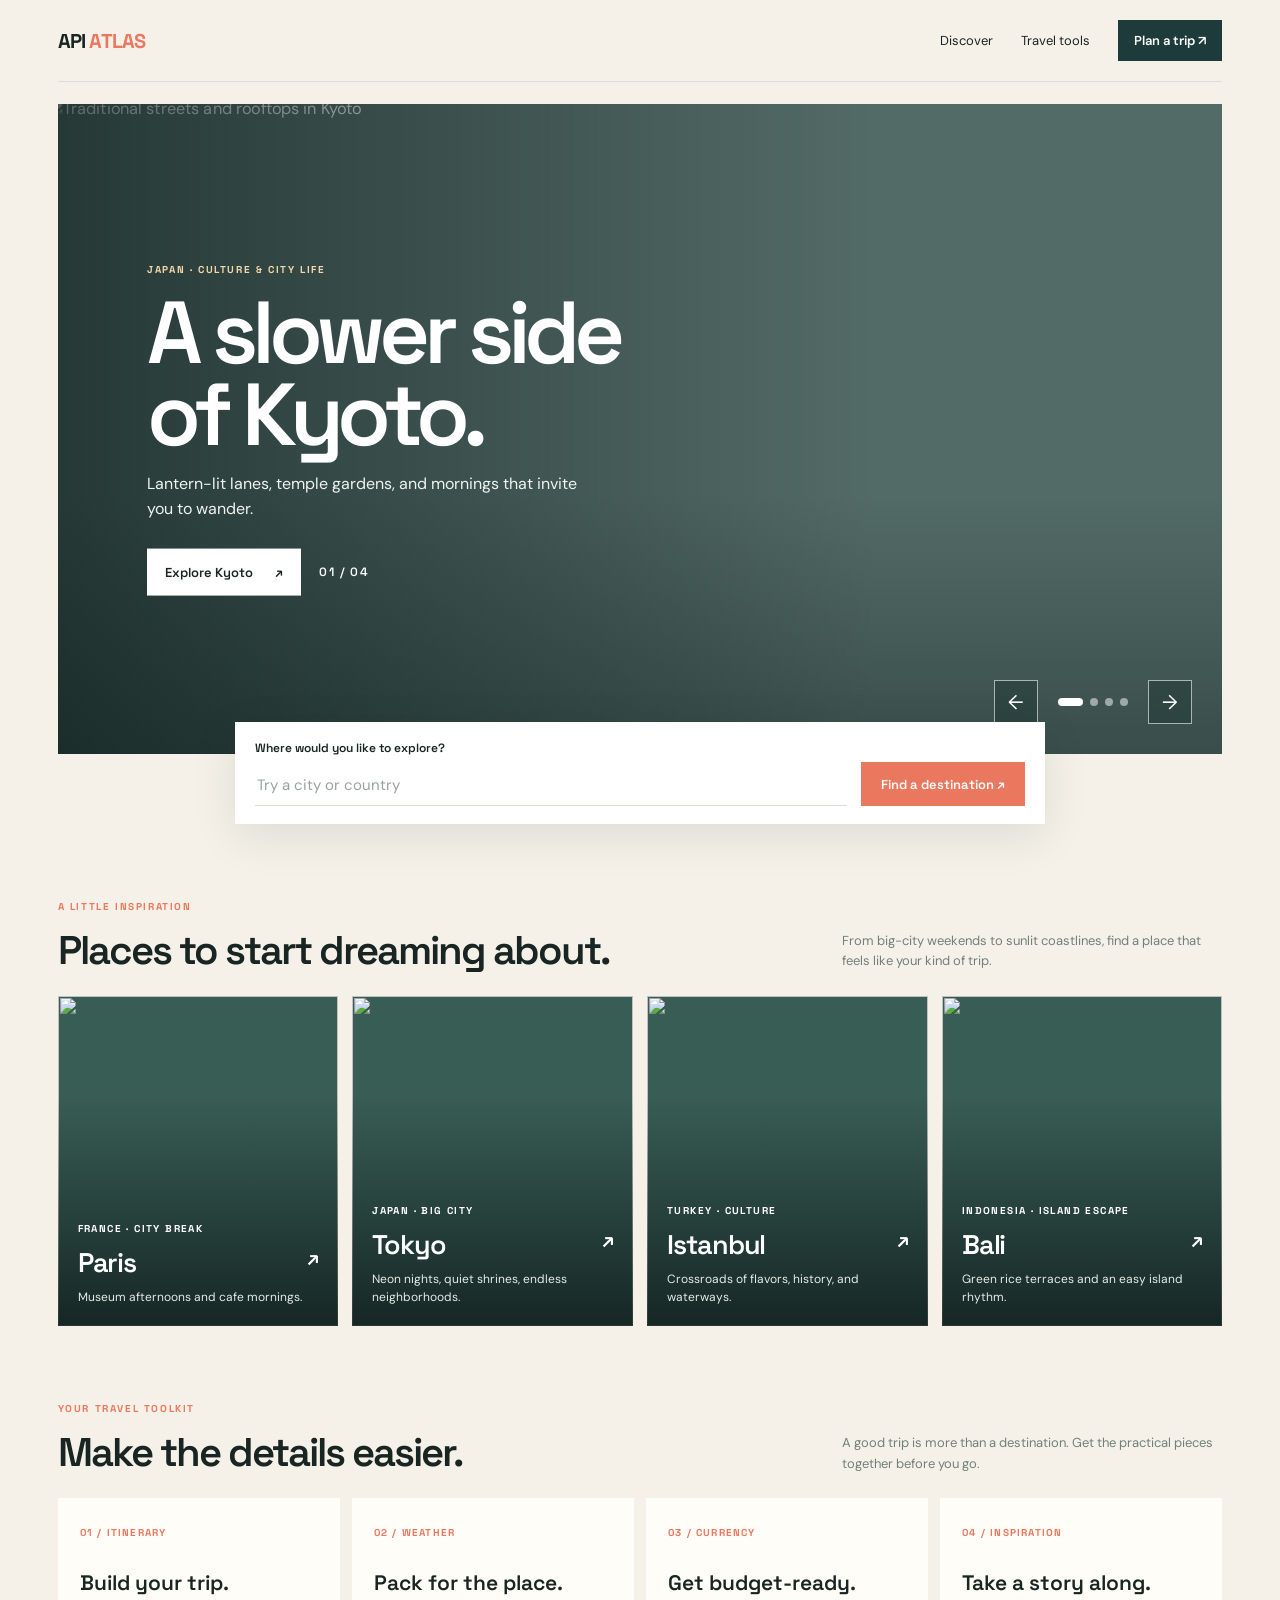
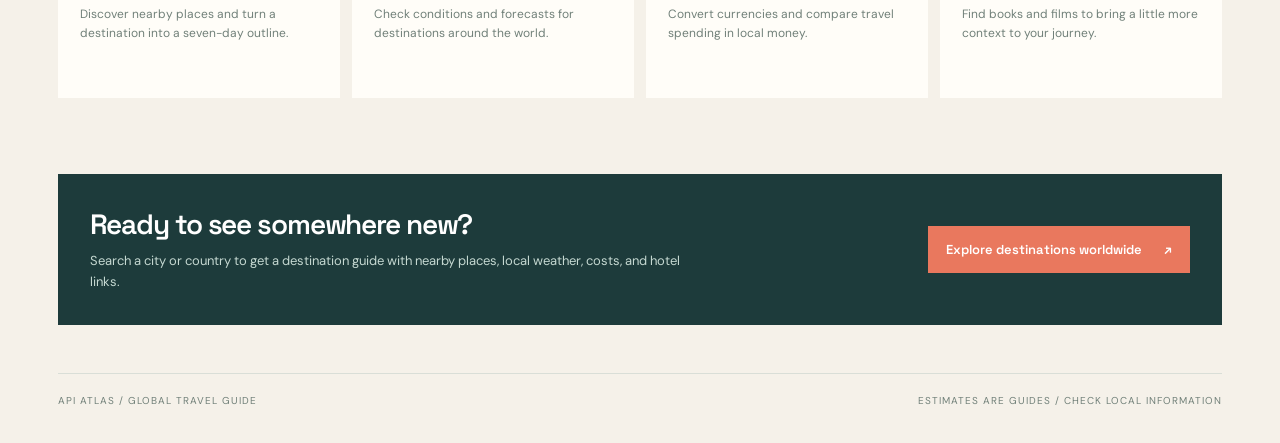
==== index.html @ 2f42b929 "first commit" ====
<!DOCTYPE html>
<html lang="en">
 <head>
  <meta charset="utf-8"/>
  <meta content="width=device-width, initial-scale=1.0" name="viewport"/>
  <meta name="description" content="Discover destinations around the world, build a trip itinerary, check the weather, and prepare your travel budget with API Atlas."/>
  <meta name="theme-color" content="#f5f1e9"/>
  <title>API Atlas | Discover your next destination</title>
  <link href="https://fonts.googleapis.com" rel="preconnect"/>
  <link crossorigin="" href="https://fonts.gstatic.com" rel="preconnect"/>
  <link href="https://fonts.googleapis.com/css2?family=DM+Sans:wght@400;500;600;700&amp;family=Space+Grotesk:wght@500;600;700&amp;display=swap" rel="stylesheet"/>
  <style>
   *{box-sizing:border-box}
   :root{--ink:#182522;--muted:#718079;--paper:#f5f1e9;--line:#d9ded7;--sea:#b9d9d4;--coral:#e9785e;--sun:#f0cf72;--night:#1d3b3b}
   html{scroll-behavior:smooth}
   body{margin:0;background:var(--paper);color:var(--ink);font-family:'DM Sans',sans-serif}
   a{color:inherit}
   button,input{font:inherit}
   .hub{max-width:1440px;margin:auto;padding:0 4.5vw 36px}
   .top{height:82px;display:flex;justify-content:space-between;align-items:center;border-bottom:1px solid var(--line)}
   .logo{font:700 20px 'Space Grotesk';letter-spacing:-.04em;text-decoration:none}
   .logo span{color:var(--coral)}
   .top-nav{display:flex;align-items:center;gap:28px}
   .top-nav a{font-size:13px;text-decoration:none}
   .top-nav a:hover{color:var(--coral)}
   .top-nav .nav-cta{padding:12px 16px;background:var(--night);color:white;font-weight:600}
   .hero{position:relative;margin:22px 0 0}
   .hero-frame{height:min(68vw,650px);min-height:450px;position:relative;overflow:hidden;background:#5e7772;color:white}
   .hero-frame:after{position:absolute;inset:0;background:linear-gradient(90deg,rgba(8,24,23,.66),rgba(8,24,23,.13) 70%),linear-gradient(0deg,rgba(8,24,23,.35),transparent 40%);content:""}
   .hero-image{position:absolute;inset:0;width:100%;height:100%;object-fit:cover;transition:opacity .45s ease,transform 7s linear;transform:scale(1.02)}
   .hero-image.is-changing{opacity:.35;transform:scale(1)}
   .hero-copy{position:absolute;z-index:1;left:clamp(26px,7vw,100px);top:50%;width:min(580px,72%);transform:translateY(-50%)}
   .eyebrow{margin:0 0 16px;color:var(--coral);font:700 10px 'Space Grotesk';letter-spacing:.16em}
   .hero-copy .eyebrow{color:#f3d7ab}
   .hero-copy h1{max-width:650px;margin:0 0 15px;font:600 clamp(48px,7vw,88px)/.93 'Space Grotesk';letter-spacing:-.07em}
   .hero-copy p:not(.eyebrow){max-width:440px;margin:0;color:#f0f3ef;font-size:16px;line-height:1.6}
   .hero-actions{display:flex;align-items:center;gap:18px;margin-top:27px}
   .hero-link{display:inline-flex;align-items:center;gap:22px;padding:15px 18px;background:white;color:var(--ink);text-decoration:none;font:600 13px 'Space Grotesk'}
   .hero-link:hover{background:var(--sun)}
   .hero-count{font:600 12px 'Space Grotesk';letter-spacing:.12em}
   .carousel-controls{position:absolute;z-index:2;right:30px;bottom:30px;display:flex;align-items:center;gap:10px}
   .carousel-button{width:44px;height:44px;border:1px solid #ffffff99;background:#18312e66;color:white;font-size:20px;cursor:pointer}
   .carousel-button:hover{background:white;color:var(--ink)}
   .carousel-dots{display:flex;gap:7px;margin:0 10px}
   .carousel-dot{width:8px;height:8px;padding:0;border:0;border-radius:50%;background:#ffffff80;cursor:pointer}
   .carousel-dot[aria-current="true"]{width:25px;border-radius:6px;background:white}
   .search-wrap{position:relative;z-index:3;max-width:850px;margin:-32px auto 0;padding:0 20px}
   .destination-search{display:flex;align-items:end;gap:14px;padding:18px 20px;background:white;box-shadow:0 12px 45px #1825221a}
   .search-field{flex:1}
   .search-field label{display:block;margin-bottom:8px;font:600 12px 'Space Grotesk'}
   .search-field input{width:100%;height:42px;border:0;border-bottom:1px solid var(--line);border-radius:0;background:white;color:var(--ink);font-size:15px;outline:none}
   .search-field input:focus{border-color:var(--dark-green,#587b6c)}
   .search-field input::placeholder{color:#99a29d}
   .search-submit{height:44px;padding:0 20px;border:0;background:var(--coral);color:white;font:600 13px 'Space Grotesk';cursor:pointer}
   .search-submit:hover{background:#d7654c}
   .section{padding-top:76px}
   .section-heading{display:flex;justify-content:space-between;align-items:end;gap:24px;margin-bottom:24px}
   .section-heading h2{margin:0;font:600 clamp(28px,4vw,40px)/1.08 'Space Grotesk';letter-spacing:-.05em}
   .section-note{max-width:380px;margin:0;color:var(--muted);font-size:13px;line-height:1.6}
   .destination-grid{display:grid;grid-template-columns:repeat(4,minmax(0,1fr));gap:14px}
   .destination-card{position:relative;min-height:330px;overflow:hidden;color:white;text-decoration:none;background:#385d55}
   .destination-card img{position:absolute;inset:0;width:100%;height:100%;object-fit:cover;transition:transform .5s}
   .destination-card:after{position:absolute;inset:0;background:linear-gradient(0deg,#101d1bd9,transparent 70%);content:""}
   .destination-card:hover img{transform:scale(1.06)}
   .destination-info{position:absolute;z-index:1;right:20px;bottom:20px;left:20px}
   .destination-info small{font:700 10px 'Space Grotesk';letter-spacing:.14em;text-transform:uppercase}
   .destination-info h3{margin:8px 0;font:600 27px 'Space Grotesk';letter-spacing:-.04em}
   .destination-info p{margin:0;color:#e5ebe8;font-size:12px;line-height:1.5}
   .destination-info span{float:right;font-size:20px}
   .toolkit{display:grid;grid-template-columns:repeat(4,1fr);gap:12px}
   .tool{min-height:200px;padding:22px;background:#fffdf8;text-decoration:none;transition:transform .2s}
   .tool:hover{transform:translateY(-4px)}
   .tool small{font:700 10px 'Space Grotesk';letter-spacing:.12em;color:var(--coral)}
   .tool h3{margin:28px 0 9px;font:600 21px 'Space Grotesk'}
   .tool p{margin:0;color:var(--muted);font-size:12px;line-height:1.55}
   .closing{display:flex;align-items:center;justify-content:space-between;gap:28px;margin-top:76px;padding:32px;background:var(--night);color:white}
   .closing h2{margin:0 0 9px;font:600 28px 'Space Grotesk';letter-spacing:-.04em}
   .closing p{max-width:610px;margin:0;color:#c5d8d1;font-size:13px;line-height:1.6}
   .closing .hero-link{flex-shrink:0;background:var(--coral);color:white}
   .closing .hero-link:hover{background:#d7654c}
   footer{display:flex;justify-content:space-between;gap:14px;margin-top:48px;padding-top:20px;border-top:1px solid var(--line);color:var(--muted);font-size:10px;letter-spacing:.1em}
   @media(max-width:900px){.destination-grid{grid-template-columns:repeat(2,minmax(0,1fr))}.toolkit{grid-template-columns:repeat(2,1fr)}}
   @media(max-width:650px){.hub{padding:0 18px 26px}.top{height:70px}.top-nav{gap:12px}.top-nav a:not(.nav-cta){display:none}.hero{margin-top:14px}.hero-frame{height:590px;min-height:0}.hero-copy{left:25px;top:43%;width:calc(100% - 50px)}.hero-copy h1{font-size:clamp(46px,12vw,70px)}.hero-copy p:not(.eyebrow){font-size:14px}.carousel-controls{right:18px;bottom:20px}.search-wrap{margin-top:-15px;padding:0 10px}.destination-search{display:grid;grid-template-columns:1fr;padding:16px}.search-submit{width:100%}.section{padding-top:56px}.section-heading{display:block}.section-note{margin-top:12px}.destination-grid{gap:9px}.destination-card{min-height:260px}.destination-info{right:13px;bottom:14px;left:13px}.destination-info h3{font-size:22px}.destination-info p{font-size:11px}.tool{min-height:180px;padding:17px}.tool h3{margin-top:22px;font-size:18px}.closing{display:block;margin-top:56px;padding:24px}.closing .hero-link{margin-top:20px}footer{flex-direction:column;line-height:1.5}}
   @media(max-width:390px){.destination-grid,.toolkit{grid-template-columns:1fr}.destination-card{min-height:300px}.carousel-dots{margin:0 3px}}
   @media(prefers-reduced-motion:reduce){html{scroll-behavior:auto}.hero-image,.destination-card img,.tool{transition:none}}
  </style>
 </head>
 <body>
  <main class="hub">
   <header class="top">
    <a class="logo" href="./">API <span>ATLAS</span></a>
    <nav class="top-nav" aria-label="Main navigation">
     <a href="#destinations">Discover</a>
     <a href="#travel-tools">Travel tools</a>
     <a class="nav-cta" href="trip-planner/">Plan a trip ↗</a>
    </nav>
   </header>
   <section class="hero" aria-label="Featured destinations">
    <div class="hero-frame">
     <img class="hero-image" id="hero-image" src="https://images.unsplash.com/photo-1493976040374-85c8e12f0c0e?auto=format&amp;fit=crop&amp;w=2000&amp;q=85" alt="Traditional streets and rooftops in Kyoto"/>
     <div class="hero-copy" aria-live="polite">
      <p class="eyebrow" id="hero-eyebrow">JAPAN · CULTURE &amp; CITY LIFE</p>
      <h1 id="hero-title">A slower side<br/>of Kyoto.</h1>
      <p id="hero-description">Lantern-lit lanes, temple gardens, and mornings that invite you to wander.</p>
      <div class="hero-actions">
       <a class="hero-link" id="hero-link" href="trip-planner/index.html?destination=Kyoto%2C%20Japan">Explore Kyoto <span aria-hidden="true">↗</span></a>
       <span class="hero-count" id="hero-count">01 / 04</span>
      </div>
     </div>
     <div class="carousel-controls" aria-label="Featured destination controls">
      <button class="carousel-button" id="previous-slide" type="button" aria-label="Previous destination">←</button>
      <div class="carousel-dots" id="carousel-dots" aria-label="Choose a destination"></div>
      <button class="carousel-button" id="next-slide" type="button" aria-label="Next destination">→</button>
     </div>
    </div>
    <div class="search-wrap">
     <form class="destination-search" id="destination-search">
      <div class="search-field">
       <label for="destination-query">Where would you like to explore?</label>
       <input id="destination-query" name="destination" placeholder="Try a city or country" required autocomplete="off"/>
      </div>
      <button class="search-submit" type="submit">Find a destination ↗</button>
     </form>
    </div>
   </section>
   <section class="section" id="destinations">
    <div class="section-heading">
     <div>
      <p class="eyebrow">A LITTLE INSPIRATION</p>
      <h2>Places to start dreaming about.</h2>
     </div>
     <p class="section-note">From big-city weekends to sunlit coastlines, find a place that feels like your kind of trip.</p>
    </div>
    <div class="destination-grid">
     <a class="destination-card" href="trip-planner/index.html?destination=Paris%2C%20France">
      <img src="https://images.unsplash.com/photo-1502602898657-3e91760cbb34?auto=format&amp;fit=crop&amp;w=800&amp;q=80" alt="" loading="lazy"/>
      <div class="destination-info"><small>FRANCE · CITY BREAK</small><h3>Paris <span aria-hidden="true">↗</span></h3><p>Museum afternoons and cafe mornings.</p></div>
     </a>
     <a class="destination-card" href="trip-planner/index.html?destination=Tokyo%2C%20Japan">
      <img src="https://images.unsplash.com/photo-1536098561742-ca998e48cbcc?auto=format&amp;fit=crop&amp;w=800&amp;q=80" alt="" loading="lazy"/>
      <div class="destination-info"><small>JAPAN · BIG CITY</small><h3>Tokyo <span aria-hidden="true">↗</span></h3><p>Neon nights, quiet shrines, endless neighborhoods.</p></div>
     </a>
     <a class="destination-card" href="trip-planner/index.html?destination=Istanbul%2C%20Turkey">
      <img src="https://images.unsplash.com/photo-1524231757912-21f4fe3a7200?auto=format&amp;fit=crop&amp;w=800&amp;q=80" alt="" loading="lazy"/>
      <div class="destination-info"><small>TURKEY · CULTURE</small><h3>Istanbul <span aria-hidden="true">↗</span></h3><p>Crossroads of flavors, history, and waterways.</p></div>
     </a>
     <a class="destination-card" href="trip-planner/index.html?destination=Bali%2C%20Indonesia">
      <img src="https://images.unsplash.com/photo-1537996194471-e657df975ab4?auto=format&amp;fit=crop&amp;w=800&amp;q=80" alt="" loading="lazy"/>
      <div class="destination-info"><small>INDONESIA · ISLAND ESCAPE</small><h3>Bali <span aria-hidden="true">↗</span></h3><p>Green rice terraces and an easy island rhythm.</p></div>
     </a>
    </div>
   </section>
   <section class="section" id="travel-tools">
    <div class="section-heading">
     <div>
      <p class="eyebrow">YOUR TRAVEL TOOLKIT</p>
      <h2>Make the details easier.</h2>
     </div>
     <p class="section-note">A good trip is more than a destination. Get the practical pieces together before you go.</p>
    </div>
    <div class="toolkit">
     <a class="tool" href="trip-planner/"><small>01 / ITINERARY</small><h3>Build your trip.</h3><p>Discover nearby places and turn a destination into a seven-day outline.</p></a>
     <a class="tool" href="weather-travel/"><small>02 / WEATHER</small><h3>Pack for the place.</h3><p>Check conditions and forecasts for destinations around the world.</p></a>
     <a class="tool" href="currency-converter/"><small>03 / CURRENCY</small><h3>Get budget-ready.</h3><p>Convert currencies and compare travel spending in local money.</p></a>
     <a class="tool" href="media-library/"><small>04 / INSPIRATION</small><h3>Take a story along.</h3><p>Find books and films to bring a little more context to your journey.</p></a>
    </div>
   </section>
   <section class="closing">
    <div>
     <h2>Ready to see somewhere new?</h2>
     <p>Search a city or country to get a destination guide with nearby places, local weather, costs, and hotel links.</p>
    </div>
    <a class="hero-link" href="trip-planner/">Explore destinations worldwide <span aria-hidden="true">↗</span></a>
   </section>
   <footer>
    <span>API ATLAS / GLOBAL TRAVEL GUIDE</span>
    <span>ESTIMATES ARE GUIDES / CHECK LOCAL INFORMATION</span>
   </footer>
  </main>
  <script>
   const slides = [
    { destination: 'Kyoto, Japan', region: 'JAPAN · CULTURE & CITY LIFE', title: 'A slower side<br/>of Kyoto.', description: 'Lantern-lit lanes, temple gardens, and mornings that invite you to wander.', photo: 'photo-1493976040374-85c8e12f0c0e', alt: 'Traditional streets and rooftops in Kyoto' },
    { destination: 'Paris, France', region: 'FRANCE · ART & CITY LIFE', title: 'Let Paris<br/>set the pace.', description: 'Long lunches, river walks, and one more turn down a beautiful street.', photo: 'photo-1502602898657-3e91760cbb34', alt: 'Paris rooftops and the Eiffel Tower' },
    { destination: 'Istanbul, Turkey', region: 'TURKEY · HISTORY & FLAVOR', title: 'Meet between<br/>two continents.', description: 'Take the ferry, follow the call to prayer, and make time for another tea.', photo: 'photo-1524231757912-21f4fe3a7200', alt: 'Istanbul skyline above the Bosphorus' },
    { destination: 'Bali, Indonesia', region: 'INDONESIA · ISLAND & NATURE', title: 'Find your<br/>island rhythm.', description: 'Wake up among rice terraces, find a waterfall, and let the day unfold.', photo: 'photo-1537996194471-e657df975ab4', alt: 'Lush tropical landscape in Bali' }
   ];
   const image = document.getElementById('hero-image');
   const eyebrow = document.getElementById('hero-eyebrow');
   const title = document.getElementById('hero-title');
   const description = document.getElementById('hero-description');
   const destinationLink = document.getElementById('hero-link');
   const count = document.getElementById('hero-count');
   const dots = document.getElementById('carousel-dots');
   const reducedMotion = window.matchMedia('(prefers-reduced-motion: reduce)').matches;
   let activeSlide = 0;
   let rotateTimer;

   function showSlide(index) {
    activeSlide = (index + slides.length) % slides.length;
    const slide = slides[activeSlide];
    image.classList.add('is-changing');
    window.setTimeout(() => {
     image.src = `https://images.unsplash.com/${slide.photo}?auto=format&fit=crop&w=2000&q=85`;
     image.alt = slide.alt;
     eyebrow.textContent = slide.region;
     title.innerHTML = slide.title;
     description.textContent = slide.description;
     destinationLink.href = `trip-planner/index.html?destination=${encodeURIComponent(slide.destination)}`;
     destinationLink.innerHTML = `Explore ${slide.destination.split(',')[0]} <span aria-hidden="true">↗</span>`;
     count.textContent = `${String(activeSlide + 1).padStart(2, '0')} / ${String(slides.length).padStart(2, '0')}`;
     dots.querySelectorAll('button').forEach((dot, dotIndex) => {
      dot.setAttribute('aria-current', String(dotIndex === activeSlide));
     });
     image.classList.remove('is-changing');
    }, reducedMotion ? 0 : 220);
    restartRotation();
   }

   function restartRotation() {
    window.clearInterval(rotateTimer);
    if (!reducedMotion && !document.hidden) {
     rotateTimer = window.setInterval(() => showSlide(activeSlide + 1), 6500);
    }
   }

   slides.forEach((slide, index) => {
    const dot = document.createElement('button');
    dot.className = 'carousel-dot';
    dot.type = 'button';
    dot.setAttribute('aria-label', `Show ${slide.destination}`);
    dot.setAttribute('aria-current', String(index === activeSlide));
    dot.addEventListener('click', () => showSlide(index));
    dots.append(dot);
   });
   document.getElementById('previous-slide').addEventListener('click', () => showSlide(activeSlide - 1));
   document.getElementById('next-slide').addEventListener('click', () => showSlide(activeSlide + 1));
   document.addEventListener('visibilitychange', restartRotation);
   restartRotation();

   document.getElementById('destination-search').addEventListener('submit', (event) => {
    event.preventDefault();
    const destination = document.getElementById('destination-query').value.trim();
    if (!destination) return;
    window.location.href = `trip-planner/index.html?destination=${encodeURIComponent(destination)}`;
   });
  </script>
 </body>
</html>
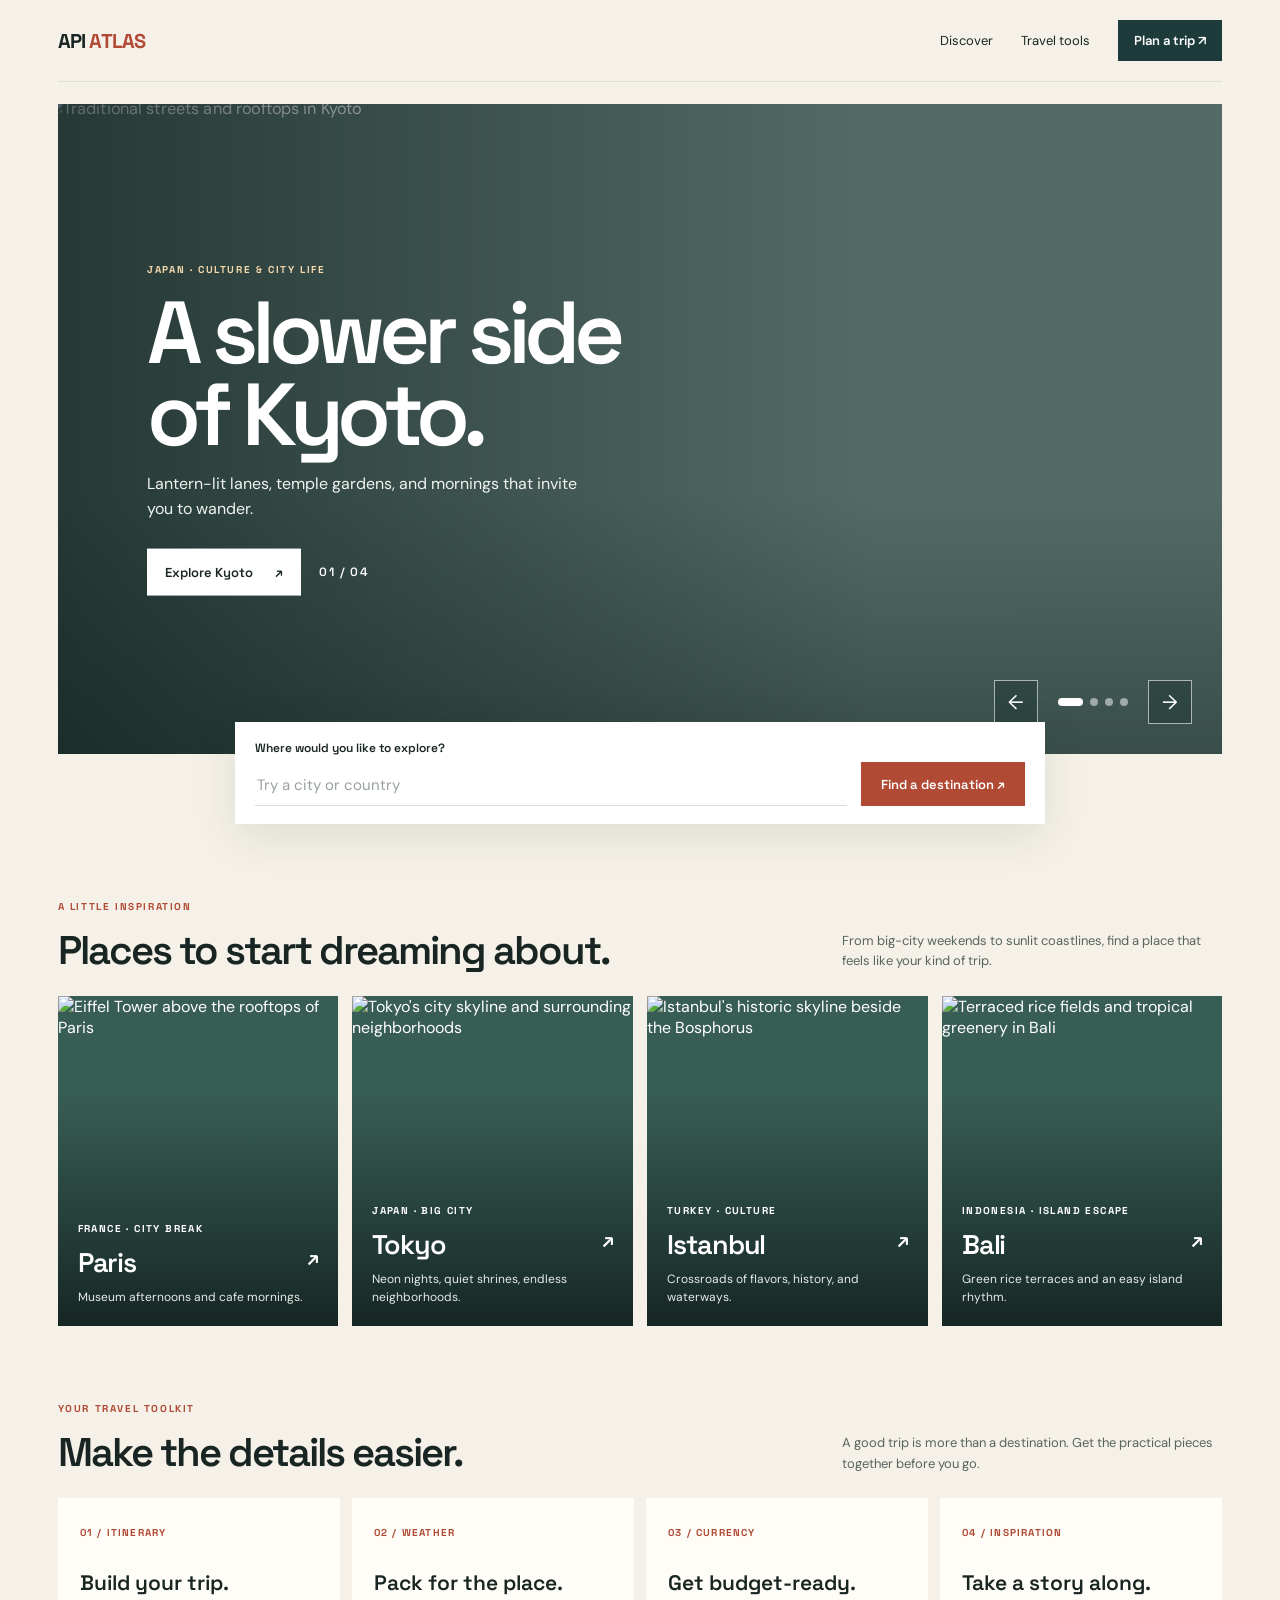
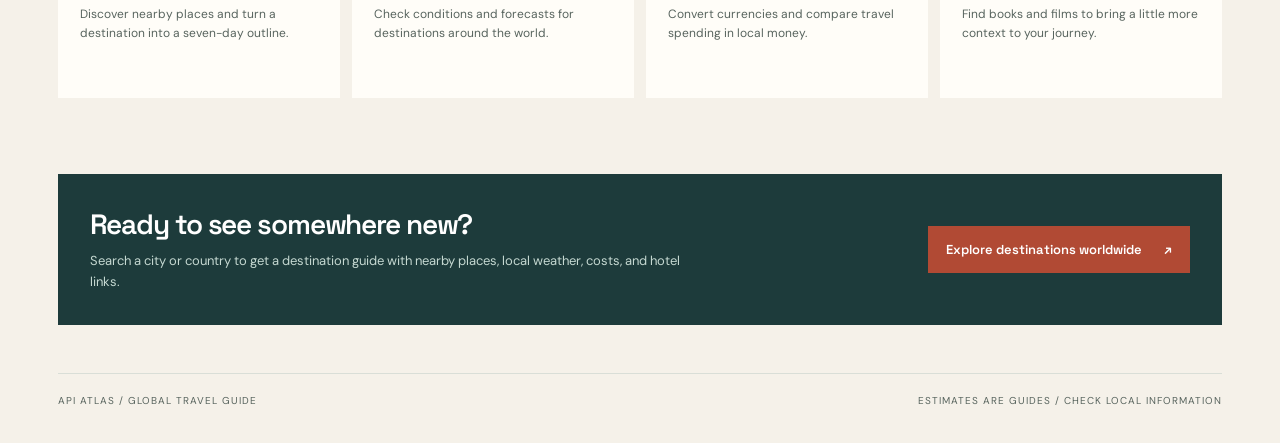
==== commit 296979ed: "Enhance accessibility and performance across multiple pages - Updated font loading strategy in index" ====
--- a/index.html
+++ b/index.html
@@ -8,10 +8,13 @@
   <title>API Atlas | Discover your next destination</title>
   <link href="https://fonts.googleapis.com" rel="preconnect"/>
   <link crossorigin="" href="https://fonts.gstatic.com" rel="preconnect"/>
-  <link href="https://fonts.googleapis.com/css2?family=DM+Sans:wght@400;500;600;700&amp;family=Space+Grotesk:wght@500;600;700&amp;display=swap" rel="stylesheet"/>
+  <link href="https://images.unsplash.com" rel="preconnect"/>
+  <link rel="preload" as="image" href="https://images.unsplash.com/photo-1493976040374-85c8e12f0c0e?fit=crop&amp;fm=webp&amp;w=1280&amp;q=75" imagesrcset="https://images.unsplash.com/photo-1493976040374-85c8e12f0c0e?fit=crop&amp;fm=webp&amp;w=640&amp;q=75 640w, https://images.unsplash.com/photo-1493976040374-85c8e12f0c0e?fit=crop&amp;fm=webp&amp;w=960&amp;q=75 960w, https://images.unsplash.com/photo-1493976040374-85c8e12f0c0e?fit=crop&amp;fm=webp&amp;w=1280&amp;q=75 1280w, https://images.unsplash.com/photo-1493976040374-85c8e12f0c0e?fit=crop&amp;fm=webp&amp;w=1600&amp;q=75 1600w, https://images.unsplash.com/photo-1493976040374-85c8e12f0c0e?fit=crop&amp;fm=webp&amp;w=2000&amp;q=75 2000w" imagesizes="100vw" fetchpriority="high"/>
+  <link rel="preload" as="style" href="https://fonts.googleapis.com/css2?family=DM+Sans:wght@400;500;600;700&amp;family=Space+Grotesk:wght@500;600;700&amp;display=swap" onload="this.onload=null;this.rel='stylesheet'"/>
+  <noscript><link href="https://fonts.googleapis.com/css2?family=DM+Sans:wght@400;500;600;700&amp;family=Space+Grotesk:wght@500;600;700&amp;display=swap" rel="stylesheet"/></noscript>
   <style>
    *{box-sizing:border-box}
-   :root{--ink:#182522;--muted:#718079;--paper:#f5f1e9;--line:#d9ded7;--sea:#b9d9d4;--coral:#e9785e;--sun:#f0cf72;--night:#1d3b3b}
+   :root{--ink:#182522;--muted:#58645e;--paper:#f5f1e9;--line:#d9ded7;--sea:#b9d9d4;--coral:#b14a34;--sun:#f0cf72;--night:#1d3b3b}
    html{scroll-behavior:smooth}
    body{margin:0;background:var(--paper);color:var(--ink);font-family:'DM Sans',sans-serif}
    a{color:inherit}
@@ -52,7 +55,7 @@
    .search-field input:focus{border-color:var(--dark-green,#587b6c)}
    .search-field input::placeholder{color:#99a29d}
    .search-submit{height:44px;padding:0 20px;border:0;background:var(--coral);color:white;font:600 13px 'Space Grotesk';cursor:pointer}
-   .search-submit:hover{background:#d7654c}
+   .search-submit:hover{background:#a74732}
    .section{padding-top:76px}
    .section-heading{display:flex;justify-content:space-between;align-items:end;gap:24px;margin-bottom:24px}
    .section-heading h2{margin:0;font:600 clamp(28px,4vw,40px)/1.08 'Space Grotesk';letter-spacing:-.05em}
@@ -97,7 +100,7 @@
    </header>
    <section class="hero" aria-label="Featured destinations">
     <div class="hero-frame">
-     <img class="hero-image" id="hero-image" src="https://images.unsplash.com/photo-1493976040374-85c8e12f0c0e?auto=format&amp;fit=crop&amp;w=2000&amp;q=85" alt="Traditional streets and rooftops in Kyoto"/>
+     <img class="hero-image" id="hero-image" src="https://images.unsplash.com/photo-1493976040374-85c8e12f0c0e?fit=crop&amp;fm=webp&amp;w=1280&amp;q=75" srcset="https://images.unsplash.com/photo-1493976040374-85c8e12f0c0e?fit=crop&amp;fm=webp&amp;w=640&amp;q=75 640w, https://images.unsplash.com/photo-1493976040374-85c8e12f0c0e?fit=crop&amp;fm=webp&amp;w=960&amp;q=75 960w, https://images.unsplash.com/photo-1493976040374-85c8e12f0c0e?fit=crop&amp;fm=webp&amp;w=1280&amp;q=75 1280w, https://images.unsplash.com/photo-1493976040374-85c8e12f0c0e?fit=crop&amp;fm=webp&amp;w=1600&amp;q=75 1600w, https://images.unsplash.com/photo-1493976040374-85c8e12f0c0e?fit=crop&amp;fm=webp&amp;w=2000&amp;q=75 2000w" sizes="100vw" width="2000" height="1333" fetchpriority="high" decoding="async" alt="Traditional streets and rooftops in Kyoto"/>
      <div class="hero-copy" aria-live="polite">
       <p class="eyebrow" id="hero-eyebrow">JAPAN · CULTURE &amp; CITY LIFE</p>
       <h1 id="hero-title">A slower side<br/>of Kyoto.</h1>
@@ -133,19 +136,19 @@
     </div>
     <div class="destination-grid">
      <a class="destination-card" href="trip-planner/index.html?destination=Paris%2C%20France">
-      <img src="https://images.unsplash.com/photo-1502602898657-3e91760cbb34?auto=format&amp;fit=crop&amp;w=800&amp;q=80" alt="" loading="lazy"/>
+      <img src="https://images.unsplash.com/photo-1502602898657-3e91760cbb34?fit=crop&amp;fm=webp&amp;w=800&amp;q=75" srcset="https://images.unsplash.com/photo-1502602898657-3e91760cbb34?fit=crop&amp;fm=webp&amp;w=320&amp;q=75 320w, https://images.unsplash.com/photo-1502602898657-3e91760cbb34?fit=crop&amp;fm=webp&amp;w=480&amp;q=75 480w, https://images.unsplash.com/photo-1502602898657-3e91760cbb34?fit=crop&amp;fm=webp&amp;w=640&amp;q=75 640w, https://images.unsplash.com/photo-1502602898657-3e91760cbb34?fit=crop&amp;fm=webp&amp;w=800&amp;q=75 800w, https://images.unsplash.com/photo-1502602898657-3e91760cbb34?fit=crop&amp;fm=webp&amp;w=1200&amp;q=75 1200w" sizes="(max-width: 390px) 100vw, (max-width: 900px) 50vw, 25vw" width="800" height="533" loading="lazy" decoding="async" alt="Eiffel Tower above the rooftops of Paris"/>
       <div class="destination-info"><small>FRANCE · CITY BREAK</small><h3>Paris <span aria-hidden="true">↗</span></h3><p>Museum afternoons and cafe mornings.</p></div>
      </a>
      <a class="destination-card" href="trip-planner/index.html?destination=Tokyo%2C%20Japan">
-      <img src="https://images.unsplash.com/photo-1536098561742-ca998e48cbcc?auto=format&amp;fit=crop&amp;w=800&amp;q=80" alt="" loading="lazy"/>
+      <img src="https://images.unsplash.com/photo-1536098561742-ca998e48cbcc?fit=crop&amp;fm=webp&amp;w=800&amp;q=75" srcset="https://images.unsplash.com/photo-1536098561742-ca998e48cbcc?fit=crop&amp;fm=webp&amp;w=320&amp;q=75 320w, https://images.unsplash.com/photo-1536098561742-ca998e48cbcc?fit=crop&amp;fm=webp&amp;w=480&amp;q=75 480w, https://images.unsplash.com/photo-1536098561742-ca998e48cbcc?fit=crop&amp;fm=webp&amp;w=640&amp;q=75 640w, https://images.unsplash.com/photo-1536098561742-ca998e48cbcc?fit=crop&amp;fm=webp&amp;w=800&amp;q=75 800w, https://images.unsplash.com/photo-1536098561742-ca998e48cbcc?fit=crop&amp;fm=webp&amp;w=1200&amp;q=75 1200w" sizes="(max-width: 390px) 100vw, (max-width: 900px) 50vw, 25vw" width="800" height="533" loading="lazy" decoding="async" alt="Tokyo's city skyline and surrounding neighborhoods"/>
       <div class="destination-info"><small>JAPAN · BIG CITY</small><h3>Tokyo <span aria-hidden="true">↗</span></h3><p>Neon nights, quiet shrines, endless neighborhoods.</p></div>
      </a>
      <a class="destination-card" href="trip-planner/index.html?destination=Istanbul%2C%20Turkey">
-      <img src="https://images.unsplash.com/photo-1524231757912-21f4fe3a7200?auto=format&amp;fit=crop&amp;w=800&amp;q=80" alt="" loading="lazy"/>
+      <img src="https://images.unsplash.com/photo-1524231757912-21f4fe3a7200?fit=crop&amp;fm=webp&amp;w=800&amp;q=75" srcset="https://images.unsplash.com/photo-1524231757912-21f4fe3a7200?fit=crop&amp;fm=webp&amp;w=320&amp;q=75 320w, https://images.unsplash.com/photo-1524231757912-21f4fe3a7200?fit=crop&amp;fm=webp&amp;w=480&amp;q=75 480w, https://images.unsplash.com/photo-1524231757912-21f4fe3a7200?fit=crop&amp;fm=webp&amp;w=640&amp;q=75 640w, https://images.unsplash.com/photo-1524231757912-21f4fe3a7200?fit=crop&amp;fm=webp&amp;w=800&amp;q=75 800w, https://images.unsplash.com/photo-1524231757912-21f4fe3a7200?fit=crop&amp;fm=webp&amp;w=1200&amp;q=75 1200w" sizes="(max-width: 390px) 100vw, (max-width: 900px) 50vw, 25vw" width="800" height="533" loading="lazy" decoding="async" alt="Istanbul's historic skyline beside the Bosphorus"/>
       <div class="destination-info"><small>TURKEY · CULTURE</small><h3>Istanbul <span aria-hidden="true">↗</span></h3><p>Crossroads of flavors, history, and waterways.</p></div>
      </a>
      <a class="destination-card" href="trip-planner/index.html?destination=Bali%2C%20Indonesia">
-      <img src="https://images.unsplash.com/photo-1537996194471-e657df975ab4?auto=format&amp;fit=crop&amp;w=800&amp;q=80" alt="" loading="lazy"/>
+      <img src="https://images.unsplash.com/photo-1537996194471-e657df975ab4?fit=crop&amp;fm=webp&amp;w=800&amp;q=75" srcset="https://images.unsplash.com/photo-1537996194471-e657df975ab4?fit=crop&amp;fm=webp&amp;w=320&amp;q=75 320w, https://images.unsplash.com/photo-1537996194471-e657df975ab4?fit=crop&amp;fm=webp&amp;w=480&amp;q=75 480w, https://images.unsplash.com/photo-1537996194471-e657df975ab4?fit=crop&amp;fm=webp&amp;w=640&amp;q=75 640w, https://images.unsplash.com/photo-1537996194471-e657df975ab4?fit=crop&amp;fm=webp&amp;w=800&amp;q=75 800w, https://images.unsplash.com/photo-1537996194471-e657df975ab4?fit=crop&amp;fm=webp&amp;w=1200&amp;q=75 1200w" sizes="(max-width: 390px) 100vw, (max-width: 900px) 50vw, 25vw" width="800" height="533" loading="lazy" decoding="async" alt="Terraced rice fields and tropical greenery in Bali"/>
       <div class="destination-info"><small>INDONESIA · ISLAND ESCAPE</small><h3>Bali <span aria-hidden="true">↗</span></h3><p>Green rice terraces and an easy island rhythm.</p></div>
      </a>
     </div>
@@ -195,13 +198,24 @@
    let activeSlide = 0;
    let rotateTimer;
 
+   function imageUrl(photo, width) {
+    return `https://images.unsplash.com/${photo}?fit=crop&fm=webp&w=${width}&q=75`;
+   }
+
+   function setHeroImage(slide) {
+    const widths = [640, 960, 1280, 1600, 2000];
+    image.srcset = widths.map((width) => `${imageUrl(slide.photo, width)} ${width}w`).join(', ');
+    image.sizes = '100vw';
+    image.src = imageUrl(slide.photo, 1280);
+    image.alt = slide.alt;
+   }
+
    function showSlide(index) {
     activeSlide = (index + slides.length) % slides.length;
     const slide = slides[activeSlide];
     image.classList.add('is-changing');
     window.setTimeout(() => {
-     image.src = `https://images.unsplash.com/${slide.photo}?auto=format&fit=crop&w=2000&q=85`;
-     image.alt = slide.alt;
+     setHeroImage(slide);
      eyebrow.textContent = slide.region;
      title.innerHTML = slide.title;
      description.textContent = slide.description;
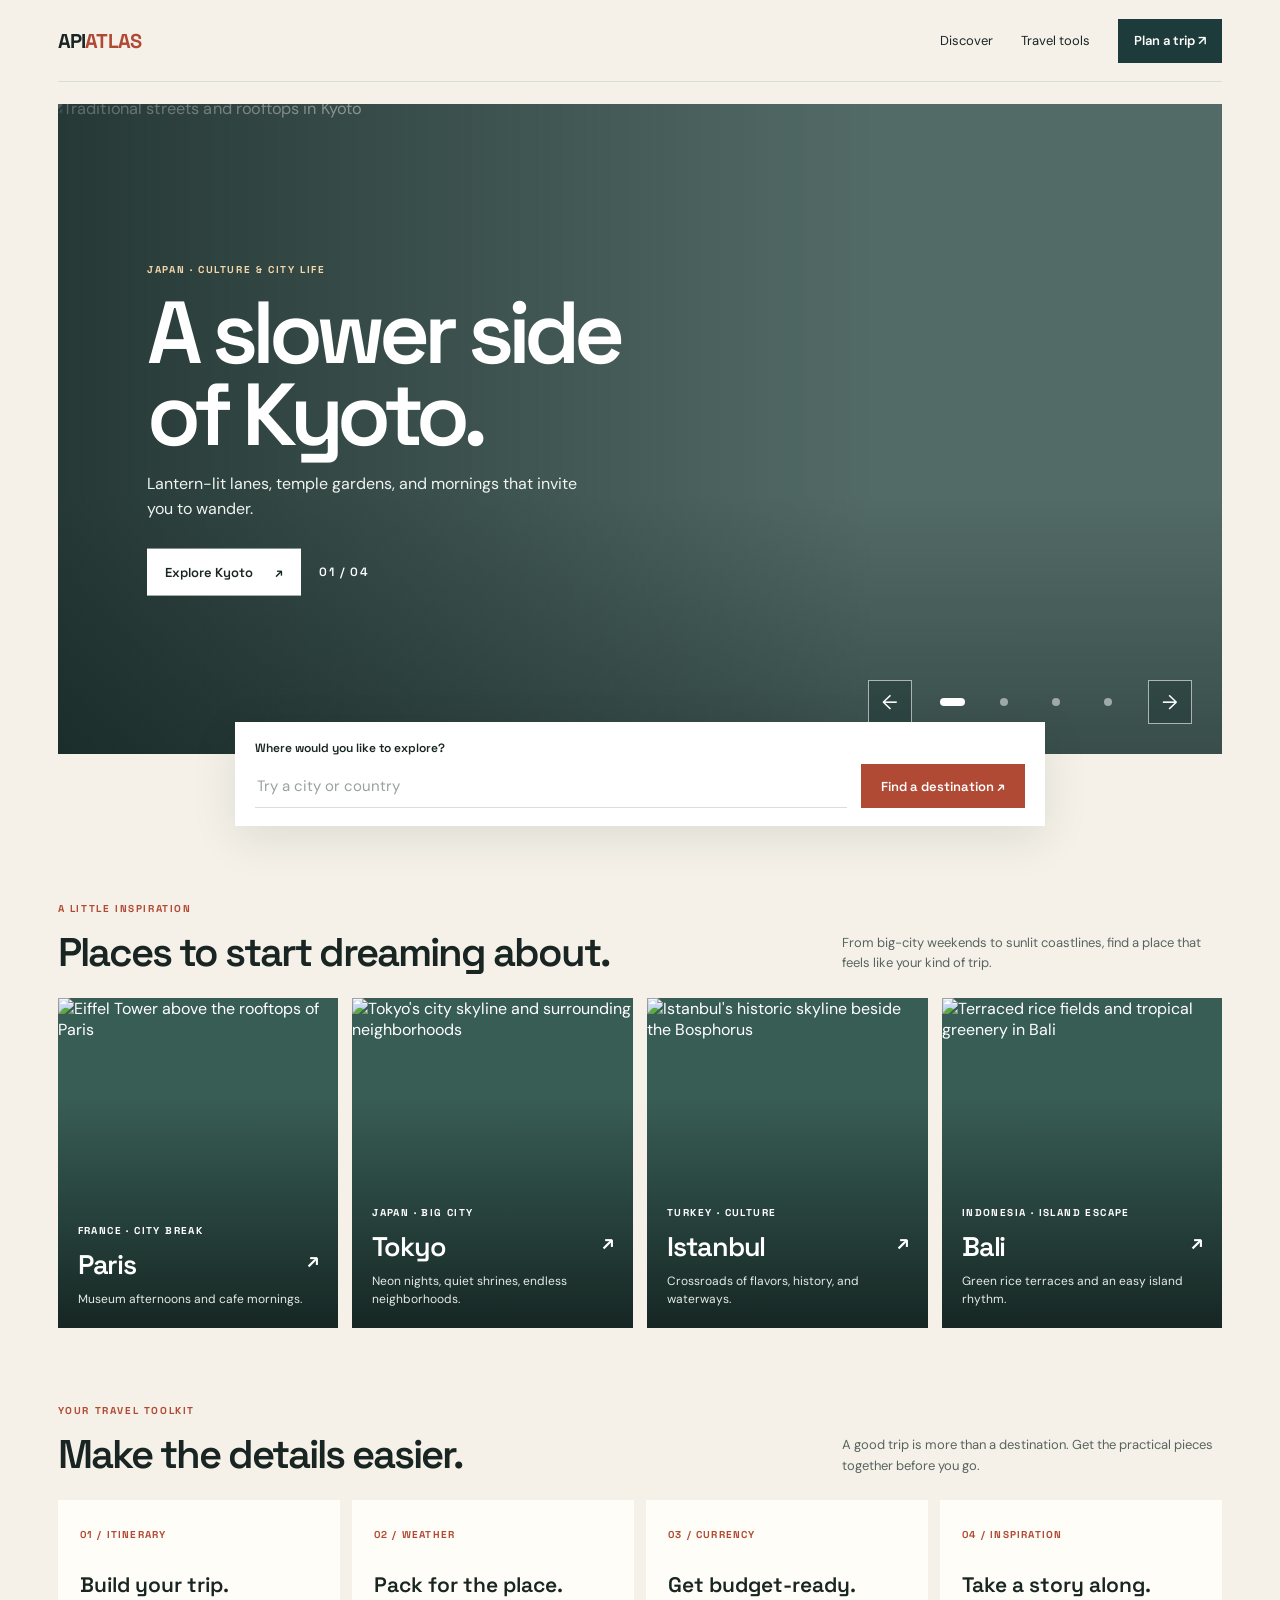
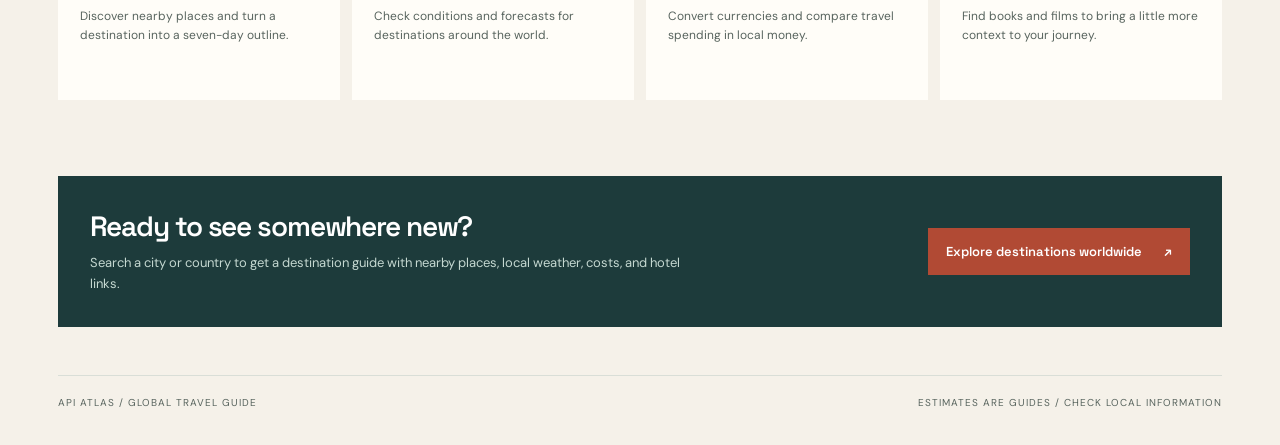
==== commit 33505506: "Enhance UI consistency by standardizing button and input sizes across multiple stylesheets" ====
--- a/index.html
+++ b/index.html
@@ -9,7 +9,7 @@
   <link href="https://fonts.googleapis.com" rel="preconnect"/>
   <link crossorigin="" href="https://fonts.gstatic.com" rel="preconnect"/>
   <link href="https://images.unsplash.com" rel="preconnect"/>
-  <link rel="preload" as="image" href="https://images.unsplash.com/photo-1493976040374-85c8e12f0c0e?fit=crop&amp;fm=webp&amp;w=1280&amp;q=75" imagesrcset="https://images.unsplash.com/photo-1493976040374-85c8e12f0c0e?fit=crop&amp;fm=webp&amp;w=640&amp;q=75 640w, https://images.unsplash.com/photo-1493976040374-85c8e12f0c0e?fit=crop&amp;fm=webp&amp;w=960&amp;q=75 960w, https://images.unsplash.com/photo-1493976040374-85c8e12f0c0e?fit=crop&amp;fm=webp&amp;w=1280&amp;q=75 1280w, https://images.unsplash.com/photo-1493976040374-85c8e12f0c0e?fit=crop&amp;fm=webp&amp;w=1600&amp;q=75 1600w, https://images.unsplash.com/photo-1493976040374-85c8e12f0c0e?fit=crop&amp;fm=webp&amp;w=2000&amp;q=75 2000w" imagesizes="100vw" fetchpriority="high"/>
+  <link rel="preload" as="image" href="https://images.unsplash.com/photo-1493976040374-85c8e12f0c0e?fit=crop&amp;fm=webp&amp;w=1280&amp;q=70" imagesrcset="https://images.unsplash.com/photo-1493976040374-85c8e12f0c0e?fit=crop&amp;fm=webp&amp;w=568&amp;q=70 568w, https://images.unsplash.com/photo-1493976040374-85c8e12f0c0e?fit=crop&amp;fm=webp&amp;w=760&amp;q=70 760w, https://images.unsplash.com/photo-1493976040374-85c8e12f0c0e?fit=crop&amp;fm=webp&amp;w=960&amp;q=70 960w, https://images.unsplash.com/photo-1493976040374-85c8e12f0c0e?fit=crop&amp;fm=webp&amp;w=1280&amp;q=70 1280w, https://images.unsplash.com/photo-1493976040374-85c8e12f0c0e?fit=crop&amp;fm=webp&amp;w=1400&amp;q=70 1400w, https://images.unsplash.com/photo-1493976040374-85c8e12f0c0e?fit=crop&amp;fm=webp&amp;w=1420&amp;q=70 1420w, https://images.unsplash.com/photo-1493976040374-85c8e12f0c0e?fit=crop&amp;fm=webp&amp;w=1600&amp;q=70 1600w, https://images.unsplash.com/photo-1493976040374-85c8e12f0c0e?fit=crop&amp;fm=webp&amp;w=2000&amp;q=70 2000w" imagesizes="(max-width: 650px) calc(100vw - 36px), (max-width: 1440px) 91vw, 1312px" fetchpriority="high"/>
   <link rel="preload" as="style" href="https://fonts.googleapis.com/css2?family=DM+Sans:wght@400;500;600;700&amp;family=Space+Grotesk:wght@500;600;700&amp;display=swap" onload="this.onload=null;this.rel='stylesheet'"/>
   <noscript><link href="https://fonts.googleapis.com/css2?family=DM+Sans:wght@400;500;600;700&amp;family=Space+Grotesk:wght@500;600;700&amp;display=swap" rel="stylesheet"/></noscript>
   <style>
@@ -21,10 +21,10 @@
    button,input{font:inherit}
    .hub{max-width:1440px;margin:auto;padding:0 4.5vw 36px}
    .top{height:82px;display:flex;justify-content:space-between;align-items:center;border-bottom:1px solid var(--line)}
-   .logo{font:700 20px 'Space Grotesk';letter-spacing:-.04em;text-decoration:none}
+   .logo{display:inline-flex;align-items:center;min-height:44px;font:700 20px 'Space Grotesk';letter-spacing:-.04em;text-decoration:none}
    .logo span{color:var(--coral)}
    .top-nav{display:flex;align-items:center;gap:28px}
-   .top-nav a{font-size:13px;text-decoration:none}
+   .top-nav a{display:inline-flex;align-items:center;min-height:44px;font-size:13px;text-decoration:none}
    .top-nav a:hover{color:var(--coral)}
    .top-nav .nav-cta{padding:12px 16px;background:var(--night);color:white;font-weight:600}
    .hero{position:relative;margin:22px 0 0}
@@ -38,20 +38,21 @@
    .hero-copy h1{max-width:650px;margin:0 0 15px;font:600 clamp(48px,7vw,88px)/.93 'Space Grotesk';letter-spacing:-.07em}
    .hero-copy p:not(.eyebrow){max-width:440px;margin:0;color:#f0f3ef;font-size:16px;line-height:1.6}
    .hero-actions{display:flex;align-items:center;gap:18px;margin-top:27px}
-   .hero-link{display:inline-flex;align-items:center;gap:22px;padding:15px 18px;background:white;color:var(--ink);text-decoration:none;font:600 13px 'Space Grotesk'}
+   .hero-link{display:inline-flex;align-items:center;gap:22px;min-height:44px;padding:15px 18px;background:white;color:var(--ink);text-decoration:none;font:600 13px 'Space Grotesk'}
    .hero-link:hover{background:var(--sun)}
    .hero-count{font:600 12px 'Space Grotesk';letter-spacing:.12em}
-   .carousel-controls{position:absolute;z-index:2;right:30px;bottom:30px;display:flex;align-items:center;gap:10px}
+   .carousel-controls{position:absolute;z-index:2;right:30px;bottom:30px;display:flex;align-items:center;gap:8px}
    .carousel-button{width:44px;height:44px;border:1px solid #ffffff99;background:#18312e66;color:white;font-size:20px;cursor:pointer}
    .carousel-button:hover{background:white;color:var(--ink)}
-   .carousel-dots{display:flex;gap:7px;margin:0 10px}
-   .carousel-dot{width:8px;height:8px;padding:0;border:0;border-radius:50%;background:#ffffff80;cursor:pointer}
-   .carousel-dot[aria-current="true"]{width:25px;border-radius:6px;background:white}
+   .carousel-dots{display:flex;gap:8px;margin:0 10px}
+   .carousel-dot{display:grid;place-items:center;width:44px;height:44px;padding:0;border:0;border-radius:50%;background:transparent;cursor:pointer}
+   .carousel-dot::before{content:'';width:8px;height:8px;border-radius:50%;background:#ffffff80}
+   .carousel-dot[aria-current="true"]::before{width:25px;height:8px;border-radius:6px;background:white}
    .search-wrap{position:relative;z-index:3;max-width:850px;margin:-32px auto 0;padding:0 20px}
    .destination-search{display:flex;align-items:end;gap:14px;padding:18px 20px;background:white;box-shadow:0 12px 45px #1825221a}
    .search-field{flex:1}
    .search-field label{display:block;margin-bottom:8px;font:600 12px 'Space Grotesk'}
-   .search-field input{width:100%;height:42px;border:0;border-bottom:1px solid var(--line);border-radius:0;background:white;color:var(--ink);font-size:15px;outline:none}
+   .search-field input{width:100%;height:44px;border:0;border-bottom:1px solid var(--line);border-radius:0;background:white;color:var(--ink);font-size:15px;outline:none}
    .search-field input:focus{border-color:var(--dark-green,#587b6c)}
    .search-field input::placeholder{color:#99a29d}
    .search-submit{height:44px;padding:0 20px;border:0;background:var(--coral);color:white;font:600 13px 'Space Grotesk';cursor:pointer}
@@ -85,6 +86,8 @@
    @media(max-width:900px){.destination-grid{grid-template-columns:repeat(2,minmax(0,1fr))}.toolkit{grid-template-columns:repeat(2,1fr)}}
    @media(max-width:650px){.hub{padding:0 18px 26px}.top{height:70px}.top-nav{gap:12px}.top-nav a:not(.nav-cta){display:none}.hero{margin-top:14px}.hero-frame{height:590px;min-height:0}.hero-copy{left:25px;top:43%;width:calc(100% - 50px)}.hero-copy h1{font-size:clamp(46px,12vw,70px)}.hero-copy p:not(.eyebrow){font-size:14px}.carousel-controls{right:18px;bottom:20px}.search-wrap{margin-top:-15px;padding:0 10px}.destination-search{display:grid;grid-template-columns:1fr;padding:16px}.search-submit{width:100%}.section{padding-top:56px}.section-heading{display:block}.section-note{margin-top:12px}.destination-grid{gap:9px}.destination-card{min-height:260px}.destination-info{right:13px;bottom:14px;left:13px}.destination-info h3{font-size:22px}.destination-info p{font-size:11px}.tool{min-height:180px;padding:17px}.tool h3{margin-top:22px;font-size:18px}.closing{display:block;margin-top:56px;padding:24px}.closing .hero-link{margin-top:20px}footer{flex-direction:column;line-height:1.5}}
    @media(max-width:390px){.destination-grid,.toolkit{grid-template-columns:1fr}.destination-card{min-height:300px}.carousel-dots{margin:0 3px}}
+   @media(max-width:650px){.carousel-dots{margin:0}}
+   button,input{min-width:44px;min-height:44px}
    @media(prefers-reduced-motion:reduce){html{scroll-behavior:auto}.hero-image,.destination-card img,.tool{transition:none}}
   </style>
  </head>
@@ -100,7 +103,7 @@
    </header>
    <section class="hero" aria-label="Featured destinations">
     <div class="hero-frame">
-     <img class="hero-image" id="hero-image" src="https://images.unsplash.com/photo-1493976040374-85c8e12f0c0e?fit=crop&amp;fm=webp&amp;w=1280&amp;q=75" srcset="https://images.unsplash.com/photo-1493976040374-85c8e12f0c0e?fit=crop&amp;fm=webp&amp;w=640&amp;q=75 640w, https://images.unsplash.com/photo-1493976040374-85c8e12f0c0e?fit=crop&amp;fm=webp&amp;w=960&amp;q=75 960w, https://images.unsplash.com/photo-1493976040374-85c8e12f0c0e?fit=crop&amp;fm=webp&amp;w=1280&amp;q=75 1280w, https://images.unsplash.com/photo-1493976040374-85c8e12f0c0e?fit=crop&amp;fm=webp&amp;w=1600&amp;q=75 1600w, https://images.unsplash.com/photo-1493976040374-85c8e12f0c0e?fit=crop&amp;fm=webp&amp;w=2000&amp;q=75 2000w" sizes="100vw" width="2000" height="1333" fetchpriority="high" decoding="async" alt="Traditional streets and rooftops in Kyoto"/>
+     <img class="hero-image" id="hero-image" src="https://images.unsplash.com/photo-1493976040374-85c8e12f0c0e?fit=crop&amp;fm=webp&amp;w=1280&amp;q=70" srcset="https://images.unsplash.com/photo-1493976040374-85c8e12f0c0e?fit=crop&amp;fm=webp&amp;w=568&amp;q=70 568w, https://images.unsplash.com/photo-1493976040374-85c8e12f0c0e?fit=crop&amp;fm=webp&amp;w=760&amp;q=70 760w, https://images.unsplash.com/photo-1493976040374-85c8e12f0c0e?fit=crop&amp;fm=webp&amp;w=960&amp;q=70 960w, https://images.unsplash.com/photo-1493976040374-85c8e12f0c0e?fit=crop&amp;fm=webp&amp;w=1280&amp;q=70 1280w, https://images.unsplash.com/photo-1493976040374-85c8e12f0c0e?fit=crop&amp;fm=webp&amp;w=1400&amp;q=70 1400w, https://images.unsplash.com/photo-1493976040374-85c8e12f0c0e?fit=crop&amp;fm=webp&amp;w=1420&amp;q=70 1420w, https://images.unsplash.com/photo-1493976040374-85c8e12f0c0e?fit=crop&amp;fm=webp&amp;w=1600&amp;q=70 1600w, https://images.unsplash.com/photo-1493976040374-85c8e12f0c0e?fit=crop&amp;fm=webp&amp;w=2000&amp;q=70 2000w" sizes="(max-width: 650px) calc(100vw - 36px), (max-width: 1440px) 91vw, 1312px" width="2000" height="1333" fetchpriority="high" decoding="async" alt="Traditional streets and rooftops in Kyoto"/>
      <div class="hero-copy" aria-live="polite">
       <p class="eyebrow" id="hero-eyebrow">JAPAN · CULTURE &amp; CITY LIFE</p>
       <h1 id="hero-title">A slower side<br/>of Kyoto.</h1>
@@ -136,19 +139,19 @@
     </div>
     <div class="destination-grid">
      <a class="destination-card" href="trip-planner/index.html?destination=Paris%2C%20France">
-      <img src="https://images.unsplash.com/photo-1502602898657-3e91760cbb34?fit=crop&amp;fm=webp&amp;w=800&amp;q=75" srcset="https://images.unsplash.com/photo-1502602898657-3e91760cbb34?fit=crop&amp;fm=webp&amp;w=320&amp;q=75 320w, https://images.unsplash.com/photo-1502602898657-3e91760cbb34?fit=crop&amp;fm=webp&amp;w=480&amp;q=75 480w, https://images.unsplash.com/photo-1502602898657-3e91760cbb34?fit=crop&amp;fm=webp&amp;w=640&amp;q=75 640w, https://images.unsplash.com/photo-1502602898657-3e91760cbb34?fit=crop&amp;fm=webp&amp;w=800&amp;q=75 800w, https://images.unsplash.com/photo-1502602898657-3e91760cbb34?fit=crop&amp;fm=webp&amp;w=1200&amp;q=75 1200w" sizes="(max-width: 390px) 100vw, (max-width: 900px) 50vw, 25vw" width="800" height="533" loading="lazy" decoding="async" alt="Eiffel Tower above the rooftops of Paris"/>
+      <img src="https://images.unsplash.com/photo-1502602898657-3e91760cbb34?fit=crop&amp;fm=webp&amp;w=640&amp;q=75" srcset="https://images.unsplash.com/photo-1502602898657-3e91760cbb34?fit=crop&amp;fm=webp&amp;w=320&amp;q=75 320w, https://images.unsplash.com/photo-1502602898657-3e91760cbb34?fit=crop&amp;fm=webp&amp;w=384&amp;q=75 384w, https://images.unsplash.com/photo-1502602898657-3e91760cbb34?fit=crop&amp;fm=webp&amp;w=448&amp;q=75 448w, https://images.unsplash.com/photo-1502602898657-3e91760cbb34?fit=crop&amp;fm=webp&amp;w=512&amp;q=75 512w, https://images.unsplash.com/photo-1502602898657-3e91760cbb34?fit=crop&amp;fm=webp&amp;w=576&amp;q=75 576w, https://images.unsplash.com/photo-1502602898657-3e91760cbb34?fit=crop&amp;fm=webp&amp;w=640&amp;q=75 640w" sizes="(max-width: 390px) calc(100vw - 36px), (max-width: 650px) calc((100vw - 45px)/2), (max-width: 900px) calc((91vw - 14px)/2), (max-width: 1440px) calc((91vw - 42px)/4), 318px" width="800" height="533" loading="lazy" decoding="async" alt="Eiffel Tower above the rooftops of Paris"/>
       <div class="destination-info"><small>FRANCE · CITY BREAK</small><h3>Paris <span aria-hidden="true">↗</span></h3><p>Museum afternoons and cafe mornings.</p></div>
      </a>
      <a class="destination-card" href="trip-planner/index.html?destination=Tokyo%2C%20Japan">
-      <img src="https://images.unsplash.com/photo-1536098561742-ca998e48cbcc?fit=crop&amp;fm=webp&amp;w=800&amp;q=75" srcset="https://images.unsplash.com/photo-1536098561742-ca998e48cbcc?fit=crop&amp;fm=webp&amp;w=320&amp;q=75 320w, https://images.unsplash.com/photo-1536098561742-ca998e48cbcc?fit=crop&amp;fm=webp&amp;w=480&amp;q=75 480w, https://images.unsplash.com/photo-1536098561742-ca998e48cbcc?fit=crop&amp;fm=webp&amp;w=640&amp;q=75 640w, https://images.unsplash.com/photo-1536098561742-ca998e48cbcc?fit=crop&amp;fm=webp&amp;w=800&amp;q=75 800w, https://images.unsplash.com/photo-1536098561742-ca998e48cbcc?fit=crop&amp;fm=webp&amp;w=1200&amp;q=75 1200w" sizes="(max-width: 390px) 100vw, (max-width: 900px) 50vw, 25vw" width="800" height="533" loading="lazy" decoding="async" alt="Tokyo's city skyline and surrounding neighborhoods"/>
+      <img src="https://images.unsplash.com/photo-1536098561742-ca998e48cbcc?fit=crop&amp;fm=webp&amp;w=640&amp;q=75" srcset="https://images.unsplash.com/photo-1536098561742-ca998e48cbcc?fit=crop&amp;fm=webp&amp;w=320&amp;q=75 320w, https://images.unsplash.com/photo-1536098561742-ca998e48cbcc?fit=crop&amp;fm=webp&amp;w=384&amp;q=75 384w, https://images.unsplash.com/photo-1536098561742-ca998e48cbcc?fit=crop&amp;fm=webp&amp;w=448&amp;q=75 448w, https://images.unsplash.com/photo-1536098561742-ca998e48cbcc?fit=crop&amp;fm=webp&amp;w=512&amp;q=75 512w, https://images.unsplash.com/photo-1536098561742-ca998e48cbcc?fit=crop&amp;fm=webp&amp;w=576&amp;q=75 576w, https://images.unsplash.com/photo-1536098561742-ca998e48cbcc?fit=crop&amp;fm=webp&amp;w=640&amp;q=75 640w" sizes="(max-width: 390px) calc(100vw - 36px), (max-width: 650px) calc((100vw - 45px)/2), (max-width: 900px) calc((91vw - 14px)/2), (max-width: 1440px) calc((91vw - 42px)/4), 318px" width="800" height="533" loading="lazy" decoding="async" alt="Tokyo's city skyline and surrounding neighborhoods"/>
       <div class="destination-info"><small>JAPAN · BIG CITY</small><h3>Tokyo <span aria-hidden="true">↗</span></h3><p>Neon nights, quiet shrines, endless neighborhoods.</p></div>
      </a>
      <a class="destination-card" href="trip-planner/index.html?destination=Istanbul%2C%20Turkey">
-      <img src="https://images.unsplash.com/photo-1524231757912-21f4fe3a7200?fit=crop&amp;fm=webp&amp;w=800&amp;q=75" srcset="https://images.unsplash.com/photo-1524231757912-21f4fe3a7200?fit=crop&amp;fm=webp&amp;w=320&amp;q=75 320w, https://images.unsplash.com/photo-1524231757912-21f4fe3a7200?fit=crop&amp;fm=webp&amp;w=480&amp;q=75 480w, https://images.unsplash.com/photo-1524231757912-21f4fe3a7200?fit=crop&amp;fm=webp&amp;w=640&amp;q=75 640w, https://images.unsplash.com/photo-1524231757912-21f4fe3a7200?fit=crop&amp;fm=webp&amp;w=800&amp;q=75 800w, https://images.unsplash.com/photo-1524231757912-21f4fe3a7200?fit=crop&amp;fm=webp&amp;w=1200&amp;q=75 1200w" sizes="(max-width: 390px) 100vw, (max-width: 900px) 50vw, 25vw" width="800" height="533" loading="lazy" decoding="async" alt="Istanbul's historic skyline beside the Bosphorus"/>
+      <img src="https://images.unsplash.com/photo-1524231757912-21f4fe3a7200?fit=crop&amp;fm=webp&amp;w=640&amp;q=75" srcset="https://images.unsplash.com/photo-1524231757912-21f4fe3a7200?fit=crop&amp;fm=webp&amp;w=320&amp;q=75 320w, https://images.unsplash.com/photo-1524231757912-21f4fe3a7200?fit=crop&amp;fm=webp&amp;w=384&amp;q=75 384w, https://images.unsplash.com/photo-1524231757912-21f4fe3a7200?fit=crop&amp;fm=webp&amp;w=448&amp;q=75 448w, https://images.unsplash.com/photo-1524231757912-21f4fe3a7200?fit=crop&amp;fm=webp&amp;w=512&amp;q=75 512w, https://images.unsplash.com/photo-1524231757912-21f4fe3a7200?fit=crop&amp;fm=webp&amp;w=576&amp;q=75 576w, https://images.unsplash.com/photo-1524231757912-21f4fe3a7200?fit=crop&amp;fm=webp&amp;w=640&amp;q=75 640w" sizes="(max-width: 390px) calc(100vw - 36px), (max-width: 650px) calc((100vw - 45px)/2), (max-width: 900px) calc((91vw - 14px)/2), (max-width: 1440px) calc((91vw - 42px)/4), 318px" width="800" height="533" loading="lazy" decoding="async" alt="Istanbul's historic skyline beside the Bosphorus"/>
       <div class="destination-info"><small>TURKEY · CULTURE</small><h3>Istanbul <span aria-hidden="true">↗</span></h3><p>Crossroads of flavors, history, and waterways.</p></div>
      </a>
      <a class="destination-card" href="trip-planner/index.html?destination=Bali%2C%20Indonesia">
-      <img src="https://images.unsplash.com/photo-1537996194471-e657df975ab4?fit=crop&amp;fm=webp&amp;w=800&amp;q=75" srcset="https://images.unsplash.com/photo-1537996194471-e657df975ab4?fit=crop&amp;fm=webp&amp;w=320&amp;q=75 320w, https://images.unsplash.com/photo-1537996194471-e657df975ab4?fit=crop&amp;fm=webp&amp;w=480&amp;q=75 480w, https://images.unsplash.com/photo-1537996194471-e657df975ab4?fit=crop&amp;fm=webp&amp;w=640&amp;q=75 640w, https://images.unsplash.com/photo-1537996194471-e657df975ab4?fit=crop&amp;fm=webp&amp;w=800&amp;q=75 800w, https://images.unsplash.com/photo-1537996194471-e657df975ab4?fit=crop&amp;fm=webp&amp;w=1200&amp;q=75 1200w" sizes="(max-width: 390px) 100vw, (max-width: 900px) 50vw, 25vw" width="800" height="533" loading="lazy" decoding="async" alt="Terraced rice fields and tropical greenery in Bali"/>
+      <img src="https://images.unsplash.com/photo-1537996194471-e657df975ab4?fit=crop&amp;fm=webp&amp;w=640&amp;q=75" srcset="https://images.unsplash.com/photo-1537996194471-e657df975ab4?fit=crop&amp;fm=webp&amp;w=320&amp;q=75 320w, https://images.unsplash.com/photo-1537996194471-e657df975ab4?fit=crop&amp;fm=webp&amp;w=384&amp;q=75 384w, https://images.unsplash.com/photo-1537996194471-e657df975ab4?fit=crop&amp;fm=webp&amp;w=448&amp;q=75 448w, https://images.unsplash.com/photo-1537996194471-e657df975ab4?fit=crop&amp;fm=webp&amp;w=512&amp;q=75 512w, https://images.unsplash.com/photo-1537996194471-e657df975ab4?fit=crop&amp;fm=webp&amp;w=576&amp;q=75 576w, https://images.unsplash.com/photo-1537996194471-e657df975ab4?fit=crop&amp;fm=webp&amp;w=640&amp;q=75 640w" sizes="(max-width: 390px) calc(100vw - 36px), (max-width: 650px) calc((100vw - 45px)/2), (max-width: 900px) calc((91vw - 14px)/2), (max-width: 1440px) calc((91vw - 42px)/4), 318px" width="800" height="533" loading="lazy" decoding="async" alt="Terraced rice fields and tropical greenery in Bali"/>
       <div class="destination-info"><small>INDONESIA · ISLAND ESCAPE</small><h3>Bali <span aria-hidden="true">↗</span></h3><p>Green rice terraces and an easy island rhythm.</p></div>
      </a>
     </div>
@@ -198,14 +201,15 @@
    let activeSlide = 0;
    let rotateTimer;
 
+   const heroWidths = [568, 760, 960, 1280, 1400, 1420, 1600, 2000];
+
    function imageUrl(photo, width) {
-    return `https://images.unsplash.com/${photo}?fit=crop&fm=webp&w=${width}&q=75`;
+    return `https://images.unsplash.com/${photo}?fit=crop&fm=webp&w=${width}&q=70`;
    }
 
    function setHeroImage(slide) {
-    const widths = [640, 960, 1280, 1600, 2000];
-    image.srcset = widths.map((width) => `${imageUrl(slide.photo, width)} ${width}w`).join(', ');
-    image.sizes = '100vw';
+    image.srcset = heroWidths.map((width) => `${imageUrl(slide.photo, width)} ${width}w`).join(', ');
+    image.sizes = '(max-width: 650px) calc(100vw - 36px), (max-width: 1440px) 91vw, 1312px';
     image.src = imageUrl(slide.photo, 1280);
     image.alt = slide.alt;
    }
@@ -215,17 +219,19 @@
     const slide = slides[activeSlide];
     image.classList.add('is-changing');
     window.setTimeout(() => {
-     setHeroImage(slide);
-     eyebrow.textContent = slide.region;
-     title.innerHTML = slide.title;
-     description.textContent = slide.description;
-     destinationLink.href = `trip-planner/index.html?destination=${encodeURIComponent(slide.destination)}`;
-     destinationLink.innerHTML = `Explore ${slide.destination.split(',')[0]} <span aria-hidden="true">↗</span>`;
-     count.textContent = `${String(activeSlide + 1).padStart(2, '0')} / ${String(slides.length).padStart(2, '0')}`;
-     dots.querySelectorAll('button').forEach((dot, dotIndex) => {
-      dot.setAttribute('aria-current', String(dotIndex === activeSlide));
+     window.requestAnimationFrame(() => {
+      setHeroImage(slide);
+      eyebrow.textContent = slide.region;
+      title.innerHTML = slide.title;
+      description.textContent = slide.description;
+      destinationLink.href = `trip-planner/index.html?destination=${encodeURIComponent(slide.destination)}`;
+      destinationLink.innerHTML = `Explore ${slide.destination.split(',')[0]} <span aria-hidden="true">↗</span>`;
+      count.textContent = `${String(activeSlide + 1).padStart(2, '0')} / ${String(slides.length).padStart(2, '0')}`;
+      dots.querySelectorAll('button').forEach((dot, dotIndex) => {
+       dot.setAttribute('aria-current', String(dotIndex === activeSlide));
+      });
+      image.classList.remove('is-changing');
      });
-     image.classList.remove('is-changing');
     }, reducedMotion ? 0 : 220);
     restartRotation();
    }
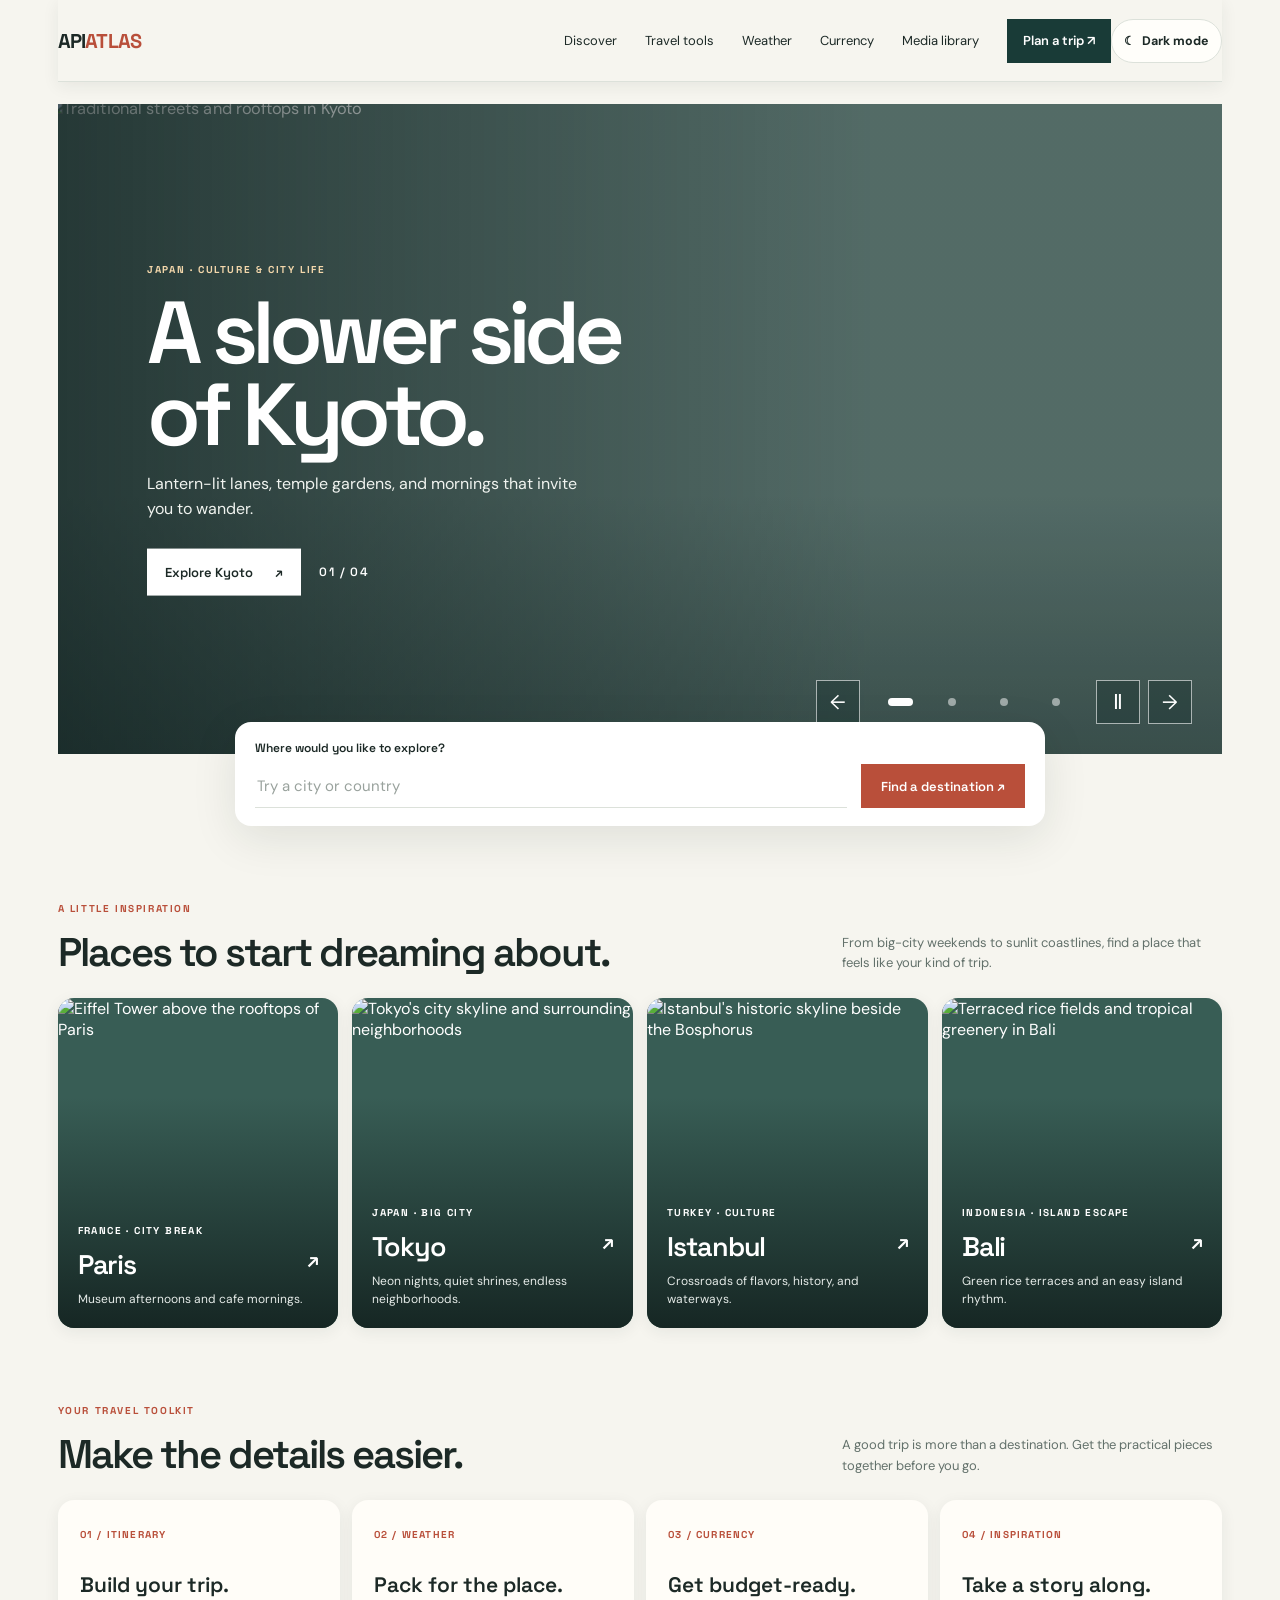
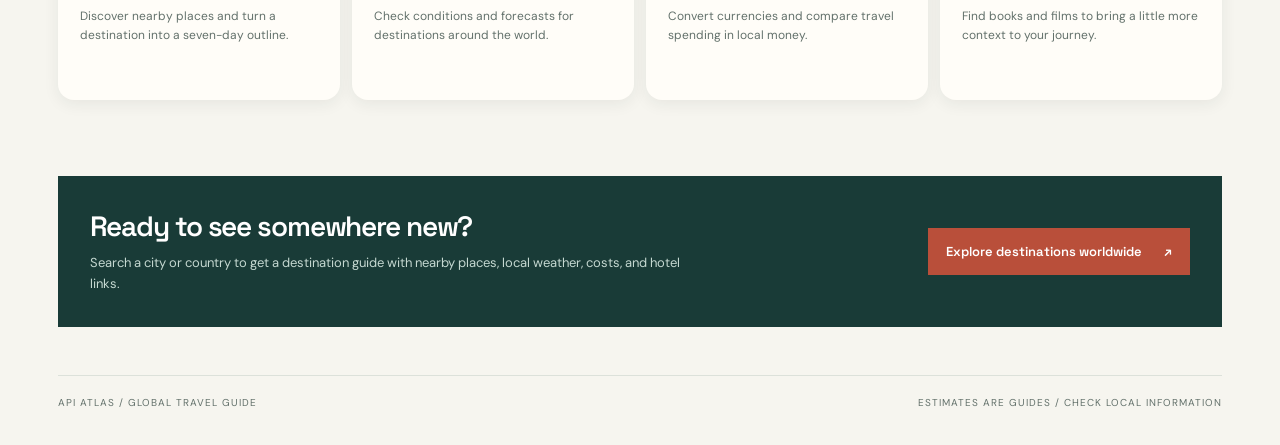
==== commit e277eb98: "Enhance accessibility and user experience across applications - Updated media-library/api.js to thro" ====
--- a/index.html
+++ b/index.html
@@ -90,14 +90,18 @@
    button,input{min-width:44px;min-height:44px}
    @media(prefers-reduced-motion:reduce){html{scroll-behavior:auto}.hero-image,.destination-card img,.tool{transition:none}}
   </style>
+  <link href="ui.css" rel="stylesheet"/>
  </head>
  <body>
-  <main class="hub">
+  <main class="hub" id="main-content">
    <header class="top">
     <a class="logo" href="./">API <span>ATLAS</span></a>
     <nav class="top-nav" aria-label="Main navigation">
      <a href="#destinations">Discover</a>
      <a href="#travel-tools">Travel tools</a>
+     <a href="weather-travel/">Weather</a>
+     <a href="currency-converter/">Currency</a>
+     <a href="media-library/">Media library</a>
      <a class="nav-cta" href="trip-planner/">Plan a trip ↗</a>
     </nav>
    </header>
@@ -116,6 +120,7 @@
      <div class="carousel-controls" aria-label="Featured destination controls">
       <button class="carousel-button" id="previous-slide" type="button" aria-label="Previous destination">←</button>
       <div class="carousel-dots" id="carousel-dots" aria-label="Choose a destination"></div>
+      <button class="carousel-button" id="toggle-rotation" type="button" aria-pressed="false" aria-label="Pause featured destination rotation">Ⅱ</button>
       <button class="carousel-button" id="next-slide" type="button" aria-label="Next destination">→</button>
      </div>
     </div>
@@ -200,6 +205,7 @@
    const reducedMotion = window.matchMedia('(prefers-reduced-motion: reduce)').matches;
    let activeSlide = 0;
    let rotateTimer;
+   let rotationPaused = false;
 
    const heroWidths = [568, 760, 960, 1280, 1400, 1420, 1600, 2000];
 
@@ -238,10 +244,18 @@
 
    function restartRotation() {
     window.clearInterval(rotateTimer);
-    if (!reducedMotion && !document.hidden) {
+    if (!reducedMotion && !document.hidden && !rotationPaused) {
      rotateTimer = window.setInterval(() => showSlide(activeSlide + 1), 6500);
     }
    }
+
+   document.getElementById('toggle-rotation').addEventListener('click', (event) => {
+    rotationPaused = !rotationPaused;
+    event.currentTarget.setAttribute('aria-pressed', String(rotationPaused));
+    event.currentTarget.setAttribute('aria-label', `${rotationPaused ? 'Resume' : 'Pause'} featured destination rotation`);
+    event.currentTarget.textContent = rotationPaused ? '▶' : 'Ⅱ';
+    restartRotation();
+   });
 
    slides.forEach((slide, index) => {
     const dot = document.createElement('button');
@@ -264,5 +278,6 @@
     window.location.href = `trip-planner/index.html?destination=${encodeURIComponent(destination)}`;
    });
   </script>
+  <script src="ui.js" defer></script>
  </body>
 </html>
--- a/ui.css
+++ b/ui.css
@@ -0,0 +1,618 @@
+:root {
+  color-scheme: light;
+  --atlas-ink: #1c2926;
+  --atlas-muted: #63716b;
+  --atlas-paper: #f6f5ef;
+  --atlas-surface: #fffefa;
+  --atlas-line: #dce1da;
+  --atlas-brand: #b94f3a;
+  --atlas-brand-soft: #e8c66e;
+  --atlas-deep: #193b37;
+  --atlas-mint: #dceae2;
+  --atlas-blue: #dce8ed;
+  --atlas-font-body: 'DM Sans', sans-serif;
+  --atlas-font-display: 'Space Grotesk', sans-serif;
+  --atlas-space-1: 0.25rem;
+  --atlas-space-2: 0.5rem;
+  --atlas-space-3: 0.75rem;
+  --atlas-space-4: 1rem;
+  --atlas-space-6: 1.5rem;
+  --atlas-space-8: 2rem;
+  --atlas-radius-sm: 0.5rem;
+  --atlas-radius-md: 1rem;
+  --atlas-radius-lg: 1.5rem;
+  --atlas-shadow-sm: 0 4px 16px rgb(22 42 36 / 7%);
+  --atlas-shadow-md: 0 16px 42px rgb(22 42 36 / 12%);
+  --atlas-transition: 220ms cubic-bezier(0.2, 0.8, 0.2, 1);
+  --ink: var(--atlas-ink);
+  --muted: var(--atlas-muted);
+  --paper: var(--atlas-paper);
+  --cream: var(--atlas-surface);
+  --line: var(--atlas-line);
+  --coral: var(--atlas-brand);
+  --red: var(--atlas-brand);
+  --orange: var(--atlas-brand);
+  --yellow: var(--atlas-brand-soft);
+  --sun: var(--atlas-brand-soft);
+  --night: var(--atlas-deep);
+  --dark-green: #4f7666;
+  --mint: var(--atlas-mint);
+  --blue: var(--atlas-blue);
+}
+
+* {
+  scroll-margin-top: 6rem;
+}
+
+body {
+  color: var(--atlas-ink);
+  font-family: var(--atlas-font-body);
+}
+
+button {
+  transition:
+    background-color var(--atlas-transition),
+    border-color var(--atlas-transition),
+    color var(--atlas-transition);
+}
+
+.destination-card,
+.tool,
+.destination-search,
+.planner-form,
+.current-panel,
+.recommendation-card,
+.detail-card,
+.currency-card,
+.converter,
+.modal-card,
+.drawer {
+  border-radius: var(--atlas-radius-md);
+}
+
+.destination-card,
+.tool,
+.detail-card,
+.currency-card,
+.converter,
+.modal-card,
+.drawer {
+  box-shadow: var(--atlas-shadow-sm);
+}
+
+button,
+input,
+select,
+textarea {
+  font: inherit;
+}
+
+button,
+a,
+input,
+select {
+  -webkit-tap-highlight-color: transparent;
+}
+
+:where(a, button, input, select, textarea, summary):focus-visible {
+  outline: 3px solid var(--atlas-brand);
+  outline-offset: 3px;
+}
+
+input:focus-visible,
+select:focus-visible,
+textarea:focus-visible,
+.location-option:focus-visible {
+  outline: 3px solid var(--atlas-brand);
+  outline-offset: 2px;
+}
+
+button,
+input,
+select {
+  min-height: 44px;
+}
+
+.atlas-site-header {
+  position: sticky;
+  z-index: 50;
+  top: 0;
+  color: var(--atlas-ink);
+  background: color-mix(in srgb, var(--atlas-paper) 92%, transparent);
+  border-bottom: 1px solid var(--atlas-line);
+  box-shadow: var(--atlas-shadow-sm);
+  -webkit-backdrop-filter: blur(16px);
+  backdrop-filter: blur(16px);
+}
+
+.atlas-site-header__inner {
+  display: flex;
+  width: min(1440px, 100%);
+  min-height: 72px;
+  align-items: center;
+  justify-content: space-between;
+  gap: var(--atlas-space-6);
+  margin: 0 auto;
+  padding: 0 clamp(18px, 4.5vw, 64px);
+}
+
+.atlas-site-brand {
+  flex: 0 0 auto;
+  color: var(--atlas-ink);
+  font: 700 1.05rem var(--atlas-font-display);
+  letter-spacing: -0.045em;
+  text-decoration: none;
+}
+
+.atlas-site-brand span {
+  color: var(--atlas-brand);
+}
+
+.atlas-site-links {
+  display: flex;
+  align-items: center;
+  gap: clamp(10px, 2vw, 28px);
+  margin-left: auto;
+}
+
+.atlas-site-links a {
+  display: inline-flex;
+  min-height: 44px;
+  align-items: center;
+  color: var(--atlas-muted);
+  font-size: 0.82rem;
+  font-weight: 600;
+  text-decoration: none;
+  transition: color var(--atlas-transition);
+}
+
+.atlas-site-links a:hover,
+.atlas-site-links a[aria-current="page"] {
+  color: var(--atlas-brand);
+}
+
+.atlas-site-actions {
+  display: flex;
+  align-items: center;
+  gap: var(--atlas-space-2);
+}
+
+.atlas-theme-toggle,
+.atlas-menu-toggle {
+  display: inline-flex;
+  min-width: 44px;
+  min-height: 44px;
+  align-items: center;
+  justify-content: center;
+  gap: 7px;
+  padding: 0 12px;
+  border: 1px solid var(--atlas-line);
+  border-radius: 999px;
+  color: var(--atlas-ink);
+  background: var(--atlas-surface);
+  cursor: pointer;
+  font-size: 0.78rem;
+  font-weight: 700;
+  transition:
+    background var(--atlas-transition),
+    border-color var(--atlas-transition),
+    transform var(--atlas-transition);
+}
+
+.atlas-theme-toggle:hover,
+.atlas-menu-toggle:hover {
+  border-color: var(--atlas-brand);
+  transform: translateY(-1px);
+}
+
+.atlas-menu-toggle {
+  display: none;
+}
+
+.atlas-menu-toggle__icon,
+.atlas-menu-toggle__icon::before,
+.atlas-menu-toggle__icon::after {
+  display: block;
+  width: 18px;
+  height: 2px;
+  border-radius: 2px;
+  background: currentColor;
+  transition: transform var(--atlas-transition);
+}
+
+.atlas-menu-toggle__icon {
+  position: relative;
+}
+
+.atlas-menu-toggle__icon::before,
+.atlas-menu-toggle__icon::after {
+  position: absolute;
+  left: 0;
+  content: '';
+}
+
+.atlas-menu-toggle__icon::before {
+  transform: translateY(-6px);
+}
+
+.atlas-menu-toggle__icon::after {
+  transform: translateY(6px);
+}
+
+.atlas-menu-toggle[aria-expanded="true"] .atlas-menu-toggle__icon {
+  background: transparent;
+}
+
+.atlas-menu-toggle[aria-expanded="true"] .atlas-menu-toggle__icon::before {
+  transform: rotate(45deg);
+}
+
+.atlas-menu-toggle[aria-expanded="true"] .atlas-menu-toggle__icon::after {
+  transform: rotate(-45deg);
+}
+
+.atlas-page-header > .brand,
+.atlas-page-header .topbar-main > .brand {
+  display: none;
+}
+
+.atlas-empty-state,
+.atlas-error-state {
+  display: grid;
+  min-height: 180px;
+  place-content: center;
+  gap: var(--atlas-space-2);
+  padding: var(--atlas-space-8);
+  border: 1px dashed var(--atlas-line);
+  border-radius: var(--atlas-radius-md);
+  color: var(--atlas-muted);
+  text-align: center;
+}
+
+.atlas-skip-link {
+  position: fixed;
+  z-index: 100;
+  top: 8px;
+  left: 8px;
+  padding: 12px 16px;
+  border-radius: var(--atlas-radius-sm);
+  color: white;
+  background: var(--atlas-deep);
+  transform: translateY(-160%);
+}
+
+.atlas-skip-link:focus {
+  transform: translateY(0);
+}
+
+.atlas-empty-state strong,
+.atlas-error-state strong {
+  color: var(--atlas-ink);
+  font: 600 1.15rem var(--atlas-font-display);
+}
+
+.atlas-error-state strong {
+  color: var(--atlas-brand);
+}
+
+.atlas-skeleton {
+  position: relative;
+  overflow: hidden;
+  border-radius: var(--atlas-radius-sm);
+  background: color-mix(in srgb, var(--atlas-line) 72%, var(--atlas-surface));
+}
+
+.atlas-skeleton::after {
+  position: absolute;
+  inset: 0;
+  background: linear-gradient(100deg, transparent 20%, rgb(255 255 255 / 55%) 45%, transparent 70%);
+  content: '';
+  transform: translateX(-100%);
+  animation: atlas-shimmer 1.3s ease-in-out infinite;
+}
+
+.atlas-skeleton-card {
+  display: grid;
+  gap: var(--atlas-space-3);
+}
+
+.atlas-skeleton-card__image {
+  aspect-ratio: 2 / 3;
+}
+
+.atlas-skeleton-card__line {
+  height: 13px;
+}
+
+.atlas-skeleton-card__line:last-child {
+  width: 58%;
+}
+
+.story-card,
+.destination-card,
+.tool,
+.detail-card,
+.route,
+.app,
+.forecast-card {
+  transition:
+    transform var(--atlas-transition),
+    box-shadow var(--atlas-transition),
+    border-color var(--atlas-transition);
+}
+
+.destination-card:focus-visible,
+.tool:focus-visible {
+  outline-offset: 5px;
+}
+
+.atlas-visually-hidden {
+  position: absolute;
+  width: 1px;
+  height: 1px;
+  overflow: hidden;
+  clip: rect(0, 0, 0, 0);
+  white-space: nowrap;
+  clip-path: inset(50%);
+}
+
+html[data-theme="dark"] {
+  color-scheme: dark;
+  --atlas-ink: #edf2ed !important;
+  --atlas-muted: #b3c0b9 !important;
+  --atlas-paper: #151d1b !important;
+  --atlas-surface: #202b28 !important;
+  --atlas-line: #394742 !important;
+  --atlas-brand: #ef947c !important;
+  --atlas-brand-soft: #d6b75f !important;
+  --atlas-deep: #102a27 !important;
+  --atlas-mint: #28443a !important;
+  --atlas-blue: #293a40 !important;
+  --ink: var(--atlas-ink) !important;
+  --muted: var(--atlas-muted) !important;
+  --paper: var(--atlas-paper) !important;
+  --cream: var(--atlas-surface) !important;
+  --line: var(--atlas-line) !important;
+  --coral: var(--atlas-brand) !important;
+  --red: var(--atlas-brand) !important;
+  --orange: var(--atlas-brand) !important;
+  --yellow: var(--atlas-brand-soft) !important;
+  --sun: var(--atlas-brand-soft) !important;
+  --night: var(--atlas-deep) !important;
+  --dark-green: #a4c9b5 !important;
+  --mint: var(--atlas-mint) !important;
+  --blue: var(--atlas-blue) !important;
+}
+
+html[data-theme="dark"] body {
+  color: var(--atlas-ink);
+  background-color: var(--atlas-paper);
+}
+
+html[data-theme="dark"] :where(
+  .destination-search,
+  .tool,
+  .detail-card,
+  .converter,
+  .modal-card,
+  .drawer,
+  .forecast-card,
+  .story-card,
+  .currency-card,
+  .search-row,
+  .saved-item
+) {
+  color: var(--atlas-ink);
+  background-color: var(--atlas-surface);
+}
+
+html[data-theme="dark"] .planner-form,
+html[data-theme="dark"] .live-forecast span {
+  color: var(--atlas-ink);
+  background-color: var(--atlas-surface);
+  border-color: var(--atlas-line);
+}
+
+html[data-theme="dark"] .cover > span {
+  color: #202124;
+  background: #fff;
+}
+
+html[data-theme="dark"] .planner-status[data-state="error"] {
+  color: var(--atlas-brand);
+}
+
+html[data-theme="dark"] :where(input, select, textarea) {
+  color: var(--atlas-ink);
+}
+
+html[data-theme="dark"] :where(input, select, textarea)::placeholder {
+  color: var(--atlas-muted);
+}
+
+html[data-theme="dark"] .atlas-site-header {
+  background: color-mix(in srgb, var(--atlas-paper) 92%, transparent);
+}
+
+html[data-theme="dark"] .destination-card::after {
+  background: linear-gradient(0deg, rgb(8 15 13 / 92%), transparent 75%);
+}
+
+@keyframes atlas-shimmer {
+  to {
+    transform: translateX(100%);
+  }
+}
+
+@media (max-width: 820px) {
+  .atlas-site-header__inner {
+    min-height: 64px;
+    padding-inline: 18px;
+  }
+
+  .atlas-menu-toggle {
+    display: inline-flex;
+  }
+
+  .atlas-site-links {
+    position: absolute;
+    top: calc(100% + 1px);
+    right: 0;
+    left: 0;
+    display: none;
+    align-items: stretch;
+    gap: 0;
+    padding: 8px 18px 16px;
+    border-bottom: 1px solid var(--atlas-line);
+    background: var(--atlas-paper);
+    box-shadow: var(--atlas-shadow-md);
+  }
+
+  .atlas-site-links[data-open="true"] {
+    display: grid;
+  }
+
+  .atlas-site-links a {
+    min-height: 48px;
+    padding: 0 8px;
+    border-bottom: 1px solid var(--atlas-line);
+  }
+
+  .atlas-site-links a:last-child {
+    border-bottom: 0;
+  }
+
+  .top[data-menu-open="true"] .top-nav a {
+    display: inline-flex !important;
+  }
+
+  .top.atlas-site-header {
+    position: sticky;
+  }
+
+  .top.atlas-site-header .top-nav {
+    position: absolute;
+    top: calc(100% + 1px);
+    right: 0;
+    left: 0;
+    display: none;
+    align-items: stretch;
+    gap: 0;
+    padding: 8px 18px 16px;
+    border-bottom: 1px solid var(--atlas-line);
+    background: var(--atlas-paper);
+    box-shadow: var(--atlas-shadow-md);
+  }
+
+  .top.atlas-site-header .top-nav[data-open="true"] {
+    display: grid;
+  }
+
+  .top.atlas-site-header .top-nav a {
+    min-height: 48px;
+    padding: 0 8px;
+    border-bottom: 1px solid var(--atlas-line);
+  }
+
+  .top.atlas-site-header .top-nav a:last-child {
+    border-bottom: 0;
+  }
+}
+
+@media (max-width: 720px) {
+  .destination-hero {
+    width: 100%;
+    margin-left: 0;
+  }
+}
+
+@media (max-width: 560px) {
+  .atlas-theme-toggle {
+    width: 44px;
+    overflow: hidden;
+    justify-content: flex-start;
+    padding: 0 12px;
+    white-space: nowrap;
+  }
+
+  .atlas-theme-toggle span:last-child {
+    display: none;
+  }
+}
+
+@media (prefers-reduced-motion: reduce) {
+  *,
+  *::before,
+  *::after {
+    scroll-behavior: auto !important;
+    animation-duration: 0.01ms !important;
+    animation-iteration-count: 1 !important;
+    transition-duration: 0.01ms !important;
+  }
+}
+
+.status,
+.planner-status {
+  height: auto;
+  min-height: 1.5em;
+}
+
+.atlas-site-header .atlas-site-actions {
+  flex: 0 0 auto;
+}
+
+.atlas-site-header .top-nav {
+  margin-left: auto;
+}
+
+.destination-hero {
+  width: 100%;
+  margin-left: 0;
+}
+
+.topbar.atlas-page-header {
+  width: 100%;
+  margin-left: 0;
+}
+
+.forecast-loading[aria-busy="true"] {
+  min-height: 68px;
+}
+
+.planner-form button[aria-busy="true"]::after {
+  display: inline-block;
+  width: 14px;
+  height: 14px;
+  margin-left: 10px;
+  border: 2px solid currentColor;
+  border-right-color: transparent;
+  border-radius: 50%;
+  content: '';
+  vertical-align: -2px;
+  animation: atlas-spin 700ms linear infinite;
+}
+
+#rate-chart[aria-busy="true"] {
+  animation: atlas-pulse 1.1s ease-in-out infinite alternate;
+}
+
+@keyframes atlas-pulse {
+  to {
+    opacity: 0.45;
+  }
+
+  @keyframes atlas-spin {
+    to {
+      transform: rotate(360deg);
+    }
+  }
+}
+
+html[data-theme="dark"] :where(
+  .recommendation-card,
+  .planner-form,
+  .current-panel,
+  .closing
+) {
+  color: var(--atlas-ink);
+}
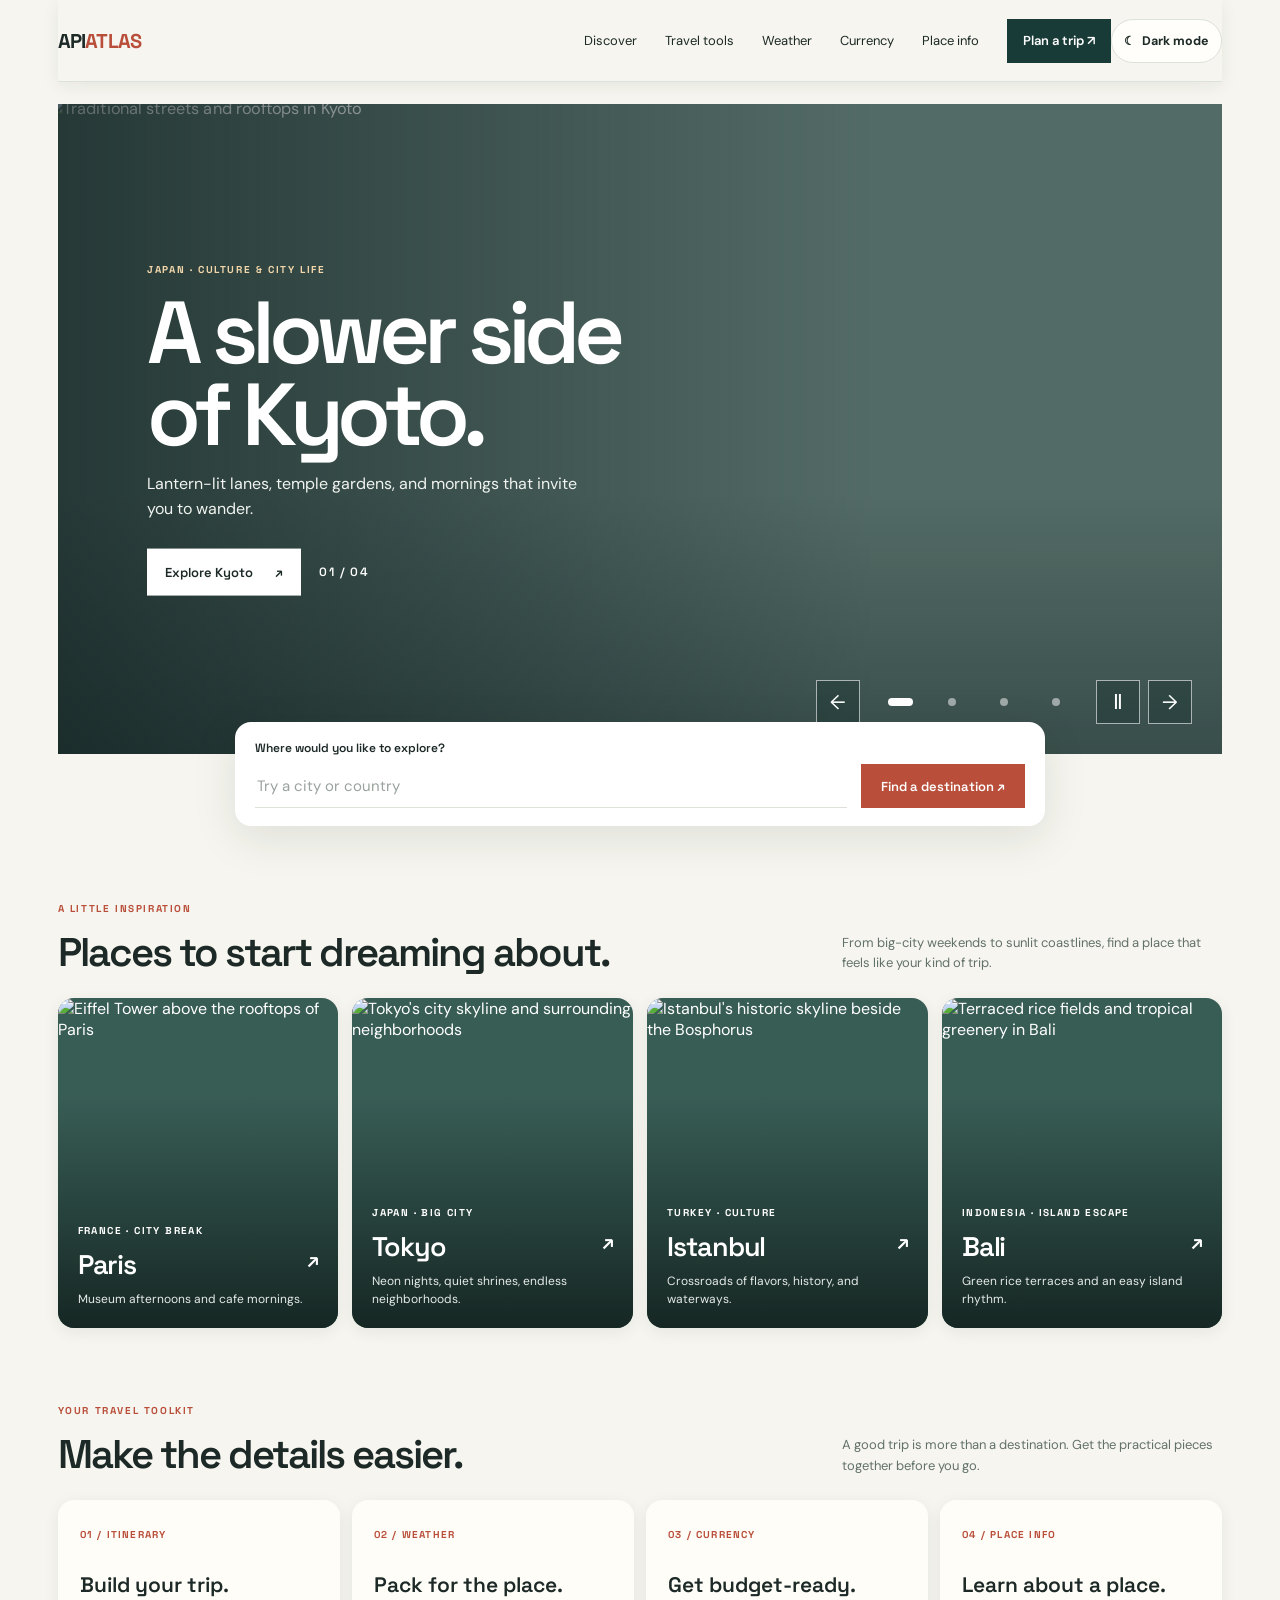
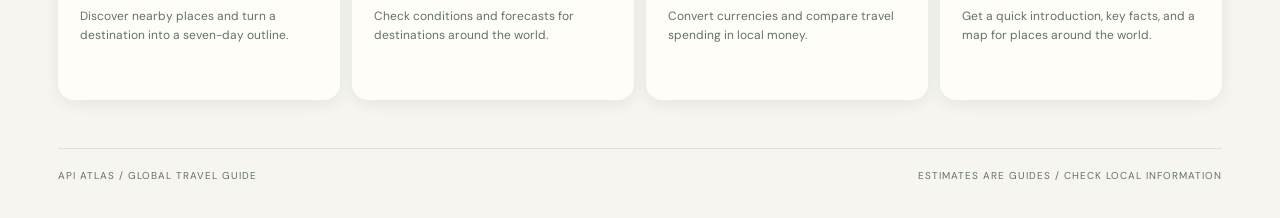
==== commit 631e1255: "Refactor media library to place info: remove media library files, add place info functionality with " ====
--- a/index.html
+++ b/index.html
@@ -101,7 +101,7 @@
      <a href="#travel-tools">Travel tools</a>
      <a href="weather-travel/">Weather</a>
      <a href="currency-converter/">Currency</a>
-     <a href="media-library/">Media library</a>
+     <a href="place-info/">Place info</a>
      <a class="nav-cta" href="trip-planner/">Plan a trip ↗</a>
     </nav>
    </header>
@@ -173,15 +173,8 @@
      <a class="tool" href="trip-planner/"><small>01 / ITINERARY</small><h3>Build your trip.</h3><p>Discover nearby places and turn a destination into a seven-day outline.</p></a>
      <a class="tool" href="weather-travel/"><small>02 / WEATHER</small><h3>Pack for the place.</h3><p>Check conditions and forecasts for destinations around the world.</p></a>
      <a class="tool" href="currency-converter/"><small>03 / CURRENCY</small><h3>Get budget-ready.</h3><p>Convert currencies and compare travel spending in local money.</p></a>
-     <a class="tool" href="media-library/"><small>04 / INSPIRATION</small><h3>Take a story along.</h3><p>Find books and films to bring a little more context to your journey.</p></a>
-    </div>
-   </section>
-   <section class="closing">
-    <div>
-     <h2>Ready to see somewhere new?</h2>
-     <p>Search a city or country to get a destination guide with nearby places, local weather, costs, and hotel links.</p>
-    </div>
-    <a class="hero-link" href="trip-planner/">Explore destinations worldwide <span aria-hidden="true">↗</span></a>
+     <a class="tool" href="place-info/"><small>04 / PLACE INFO</small><h3>Learn about a place.</h3><p>Get a quick introduction, key facts, and a map for places around the world.</p></a>
+    </div>
    </section>
    <footer>
     <span>API ATLAS / GLOBAL TRAVEL GUIDE</span>
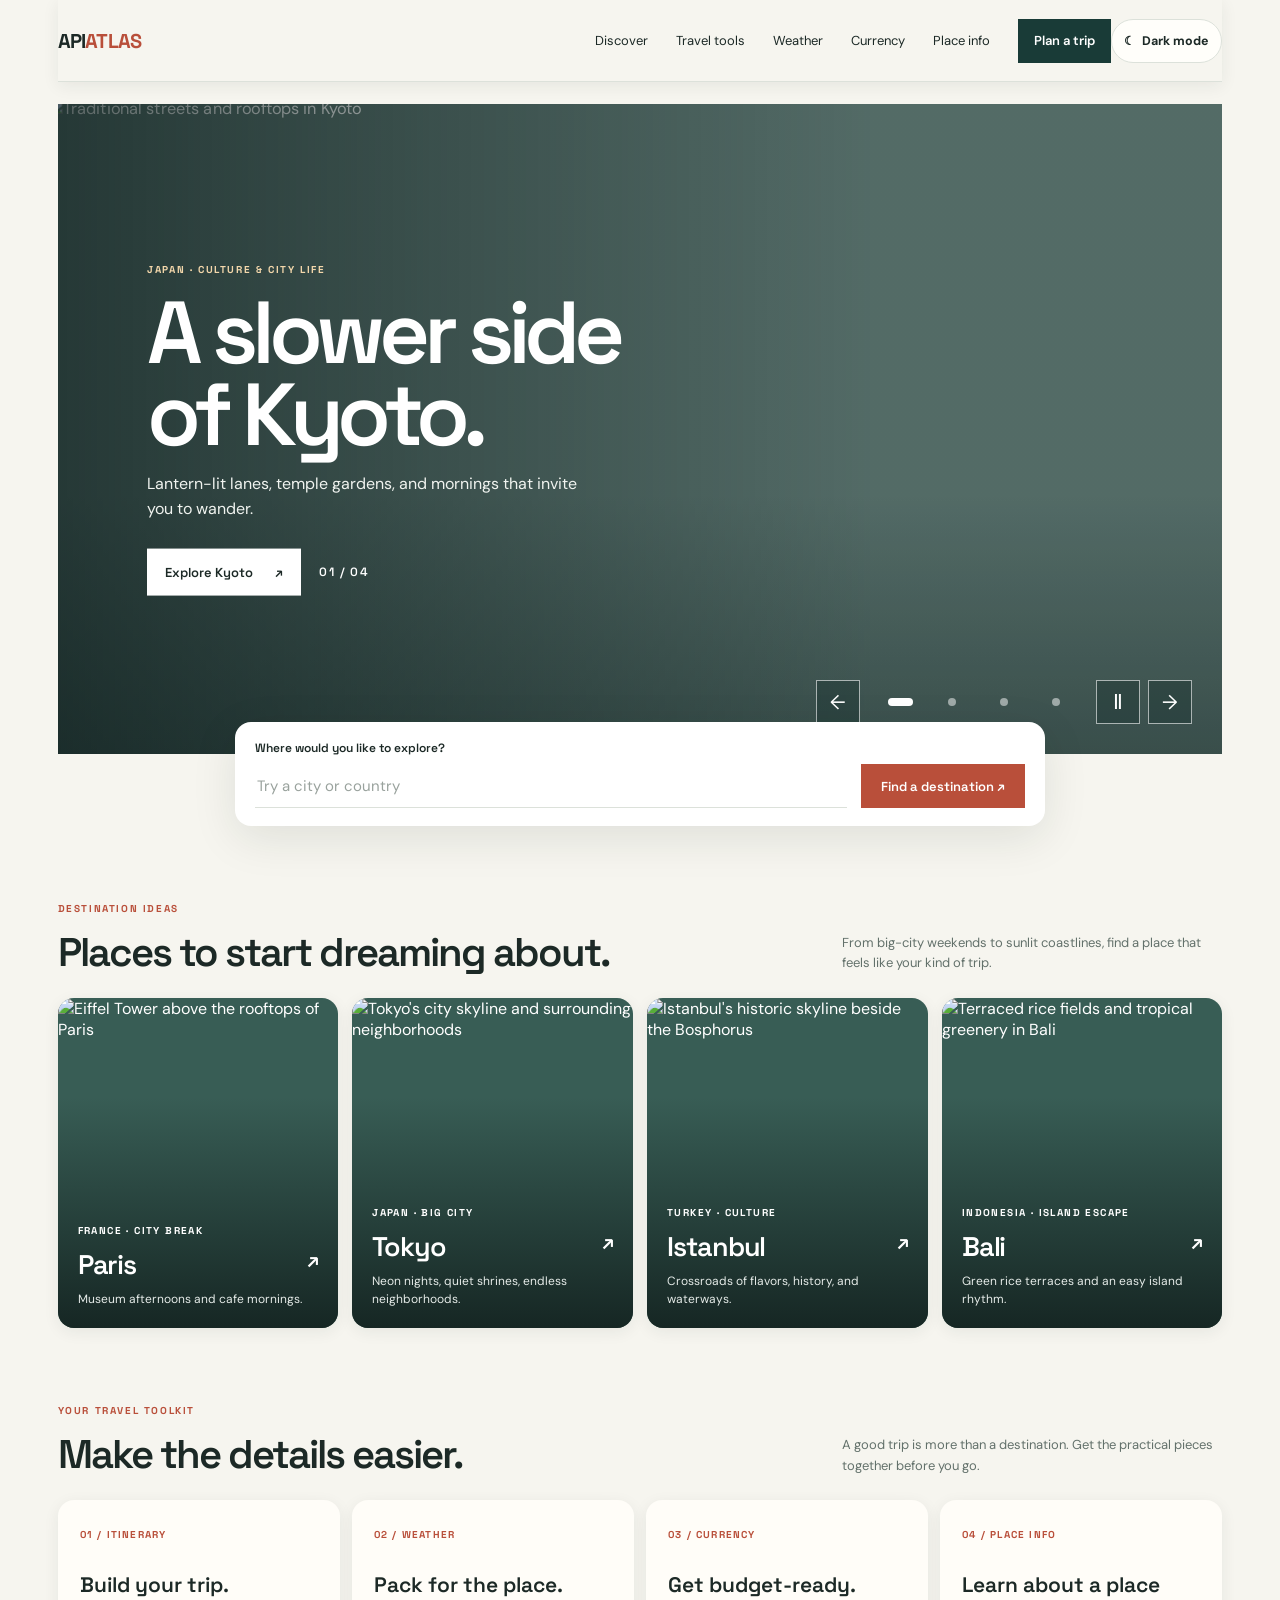
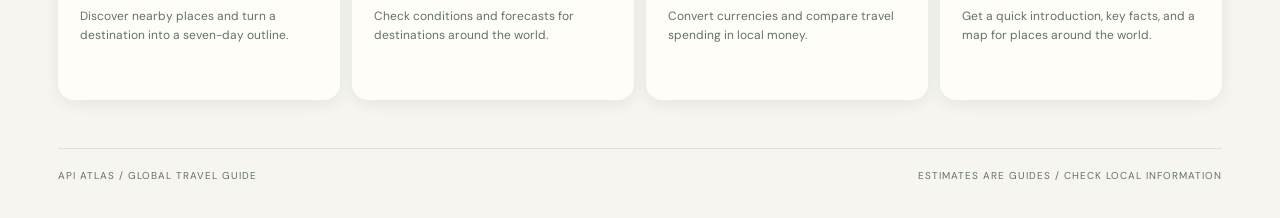
==== commit 904a991a: "feat: Update navigation structure and styles for improved accessibility and user experience" ====
--- a/index.html
+++ b/index.html
@@ -77,14 +77,9 @@
    .tool small{font:700 10px 'Space Grotesk';letter-spacing:.12em;color:var(--coral)}
    .tool h3{margin:28px 0 9px;font:600 21px 'Space Grotesk'}
    .tool p{margin:0;color:var(--muted);font-size:12px;line-height:1.55}
-   .closing{display:flex;align-items:center;justify-content:space-between;gap:28px;margin-top:76px;padding:32px;background:var(--night);color:white}
-   .closing h2{margin:0 0 9px;font:600 28px 'Space Grotesk';letter-spacing:-.04em}
-   .closing p{max-width:610px;margin:0;color:#c5d8d1;font-size:13px;line-height:1.6}
-   .closing .hero-link{flex-shrink:0;background:var(--coral);color:white}
-   .closing .hero-link:hover{background:#d7654c}
    footer{display:flex;justify-content:space-between;gap:14px;margin-top:48px;padding-top:20px;border-top:1px solid var(--line);color:var(--muted);font-size:10px;letter-spacing:.1em}
    @media(max-width:900px){.destination-grid{grid-template-columns:repeat(2,minmax(0,1fr))}.toolkit{grid-template-columns:repeat(2,1fr)}}
-   @media(max-width:650px){.hub{padding:0 18px 26px}.top{height:70px}.top-nav{gap:12px}.top-nav a:not(.nav-cta){display:none}.hero{margin-top:14px}.hero-frame{height:590px;min-height:0}.hero-copy{left:25px;top:43%;width:calc(100% - 50px)}.hero-copy h1{font-size:clamp(46px,12vw,70px)}.hero-copy p:not(.eyebrow){font-size:14px}.carousel-controls{right:18px;bottom:20px}.search-wrap{margin-top:-15px;padding:0 10px}.destination-search{display:grid;grid-template-columns:1fr;padding:16px}.search-submit{width:100%}.section{padding-top:56px}.section-heading{display:block}.section-note{margin-top:12px}.destination-grid{gap:9px}.destination-card{min-height:260px}.destination-info{right:13px;bottom:14px;left:13px}.destination-info h3{font-size:22px}.destination-info p{font-size:11px}.tool{min-height:180px;padding:17px}.tool h3{margin-top:22px;font-size:18px}.closing{display:block;margin-top:56px;padding:24px}.closing .hero-link{margin-top:20px}footer{flex-direction:column;line-height:1.5}}
+   @media(max-width:650px){.hub{padding:0 18px 26px}.top{height:70px}.top-nav{gap:12px}.top-nav a:not(.nav-cta){display:none}.hero{margin-top:14px}.hero-frame{height:590px;min-height:0}.hero-copy{left:25px;top:43%;width:calc(100% - 50px)}.hero-copy h1{font-size:clamp(46px,12vw,70px)}.hero-copy p:not(.eyebrow){font-size:14px}.carousel-controls{right:18px;bottom:20px}.search-wrap{margin-top:-15px;padding:0 10px}.destination-search{display:grid;grid-template-columns:1fr;padding:16px}.search-submit{width:100%}.section{padding-top:56px}.section-heading{display:block}.section-note{margin-top:12px}.destination-grid{gap:9px}.destination-card{min-height:260px}.destination-info{right:13px;bottom:14px;left:13px}.destination-info h3{font-size:22px}.destination-info p{font-size:11px}.tool{min-height:180px;padding:17px}.tool h3{margin-top:22px;font-size:18px}footer{flex-direction:column;line-height:1.5}}
    @media(max-width:390px){.destination-grid,.toolkit{grid-template-columns:1fr}.destination-card{min-height:300px}.carousel-dots{margin:0 3px}}
    @media(max-width:650px){.carousel-dots{margin:0}}
    button,input{min-width:44px;min-height:44px}
@@ -102,7 +97,7 @@
      <a href="weather-travel/">Weather</a>
      <a href="currency-converter/">Currency</a>
      <a href="place-info/">Place info</a>
-     <a class="nav-cta" href="trip-planner/">Plan a trip ↗</a>
+     <a class="nav-cta" href="trip-planner/">Plan a trip</a>
     </nav>
    </header>
    <section class="hero" aria-label="Featured destinations">
@@ -137,7 +132,7 @@
    <section class="section" id="destinations">
     <div class="section-heading">
      <div>
-      <p class="eyebrow">A LITTLE INSPIRATION</p>
+      <p class="eyebrow">DESTINATION IDEAS</p>
       <h2>Places to start dreaming about.</h2>
      </div>
      <p class="section-note">From big-city weekends to sunlit coastlines, find a place that feels like your kind of trip.</p>
@@ -173,7 +168,7 @@
      <a class="tool" href="trip-planner/"><small>01 / ITINERARY</small><h3>Build your trip.</h3><p>Discover nearby places and turn a destination into a seven-day outline.</p></a>
      <a class="tool" href="weather-travel/"><small>02 / WEATHER</small><h3>Pack for the place.</h3><p>Check conditions and forecasts for destinations around the world.</p></a>
      <a class="tool" href="currency-converter/"><small>03 / CURRENCY</small><h3>Get budget-ready.</h3><p>Convert currencies and compare travel spending in local money.</p></a>
-     <a class="tool" href="place-info/"><small>04 / PLACE INFO</small><h3>Learn about a place.</h3><p>Get a quick introduction, key facts, and a map for places around the world.</p></a>
+     <a class="tool" href="place-info/"><small>04 / PLACE INFO</small><h3>Learn about a place</h3><p>Get a quick introduction, key facts, and a map for places around the world.</p></a>
     </div>
    </section>
    <footer>
--- a/ui.css
+++ b/ui.css
@@ -171,6 +171,19 @@
   color: var(--atlas-brand);
 }
 
+.atlas-site-links .nav-cta {
+  padding: 12px 16px;
+  border-radius: var(--atlas-radius-sm);
+  color: white;
+  background: var(--atlas-deep);
+  font-weight: 700;
+}
+
+.atlas-site-links .nav-cta:hover {
+  color: white;
+  background: var(--atlas-brand);
+}
+
 .atlas-site-actions {
   display: flex;
   align-items: center;
